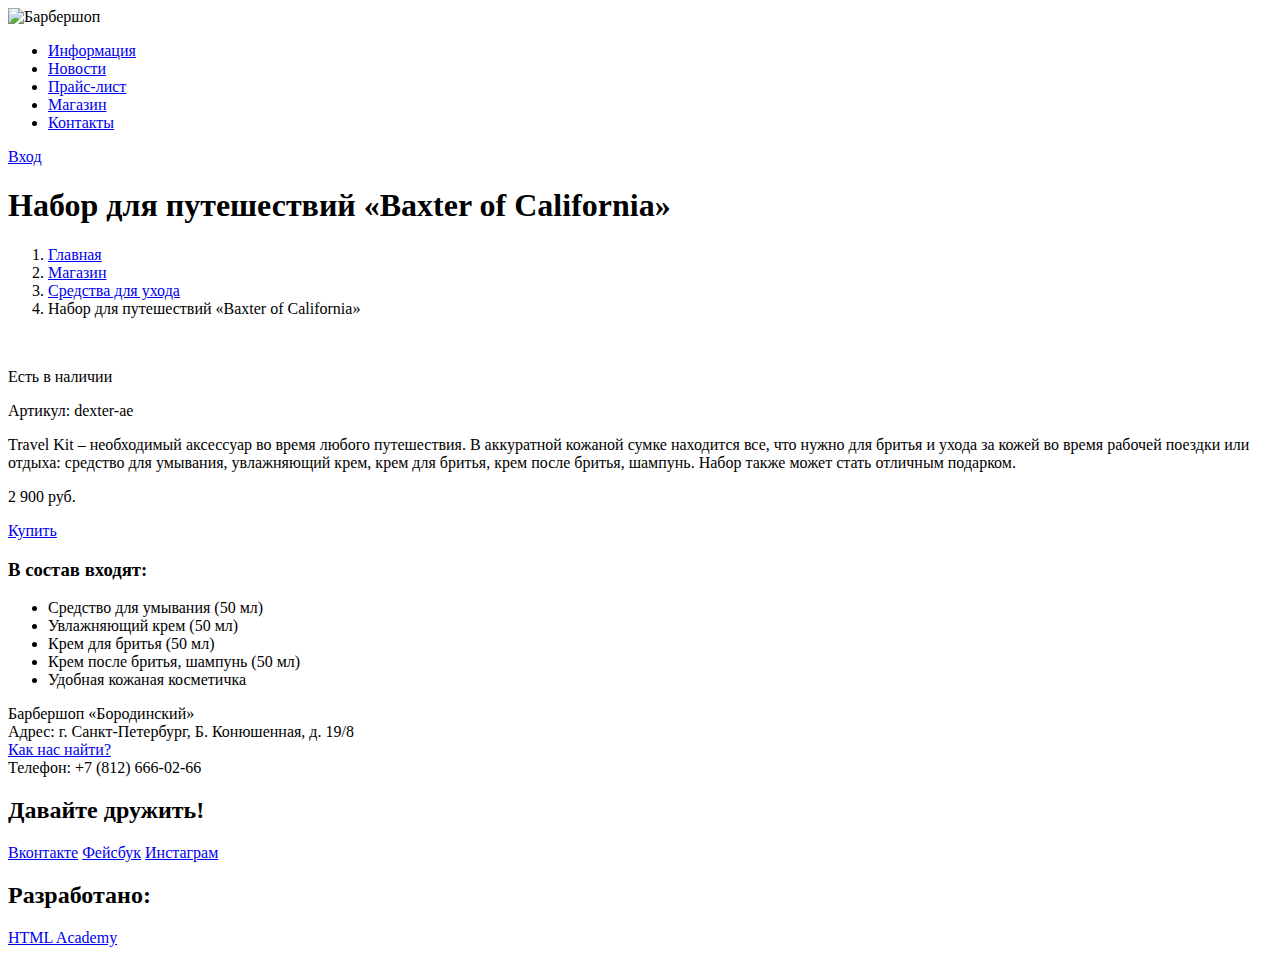
==== catalog-item.html @ 25c7039c "Разметка" ====
<!DOCTYPE html>
<html lang="ru">
  <head>
    <meta charset="UTF-8">
    <title>Набор для путешествий «Baxter of California»</title>
  </head>
  <body>
    <header class="header">
      <div class="container">
        <div class="logo">
          <img src="http://placehold.it/150x100" alt="Барбершоп">
        </div>
        <nav class="main-navigation">
          <ul>
            <li>
              <a href="#">Информация</a>
            </li>
            <li>
              <a href="#">Новости</a>
            </li>
            <li>
              <a href="#">Прайс-лист</a>
            </li>
            <li>
              <a href="#">Магазин</a>
            </li>
            <li>
              <a href="#">Контакты</a>
            </li>
          </ul>
        </nav>
        <div class="user-block">
          <a class="login" href="#">Вход</a>
        </div>
      </div>
    </header>
    <main class="container">
      <h1>Набор для путешествий «Baxter of California»</h1>
      <ol class="breadcrumbs">
        <li>
          <a href="#">Главная</a>
        </li>
        <li>
          <a href="#">Магазин</a>
        </li>
        <li>
          <a href="#">Средства для ухода</a>
        </li>
        <li>
          <a>Набор для путешествий «Baxter of California»</a>
        </li>
      </ol>
      <section class="pictures-item">
        <h2 hidden>Галерея</h2>
        <img src="http://placehold.it/150x100" alt="">
        <img src="http://placehold.it/150x100" alt="">
        <img src="http://placehold.it/150x100" alt="">
        <img src="http://placehold.it/150x100" alt="">
      </section>
      <section class="info-item">
        <h2 hidden>Информация о товаре</h2>
        <section class="describing">
          <h3 hidden>Описание</h3>
          <p class="availability">Есть в наличии</p>
          <p class="vendor-code">Артикул: dexter-ae</p>
          <p>Travel Kit – необходимый аксессуар во время любого путешествия. В аккуратной кожаной сумке находится все,
            что нужно для бритья и ухода за кожей во время рабочей поездки или отдыха: средство для умывания, увлажняющий крем,
            крем для бритья, крем после бритья, шампунь. Набор также может стать отличным подарком.</p>
        </section>
        <section class="buying">
          <h3 hidden>Купить</h3>
          <p>2 900 руб.</p>
          <a class="btn" href="#">Купить</a>
        </section>
        <section class="composition">
          <h3>В состав входят:</h3>
          <ul>
            <li>Средство для умывания (50 мл)</li>
            <li>Увлажняющий крем (50 мл)</li>
            <li>Крем для бритья (50 мл)</li>
            <li>Крем после бритья, шампунь (50 мл)</li>
            <li>Удобная кожаная косметичка</li>
          </ul>
        </section>
      </section>
    </main>
    <footer class="footer">
      <div class="container">
        <section class="contacts">
          <h2 hidden>Контакты</h2>
          Барбершоп «Бородинский»<br>
          Адрес: г. Санкт-Петербург, Б. Конюшенная, д. 19/8<br>
          <a href="#">Как нас найти?</a><br>
          Телефон: +7 (812) 666-02-66
        </section>
        <section class="social">
          <h2>Давайте дружить!</h2>
          <a class="btn btn-vk" href="#">Вконтакте</a>
          <a class="btn btn-fb" href="#">Фейсбук</a>
          <a class="btn btn-inst" href="#">Инстаграм</a>
        </section>
        <section class="copyright">
          <h2>Разработано:</h2>
          <a class="btn" href="https://htmlacademy.ru">HTML Academy</a>
        </section>
      </div>
    </footer>
  </body>
</html>
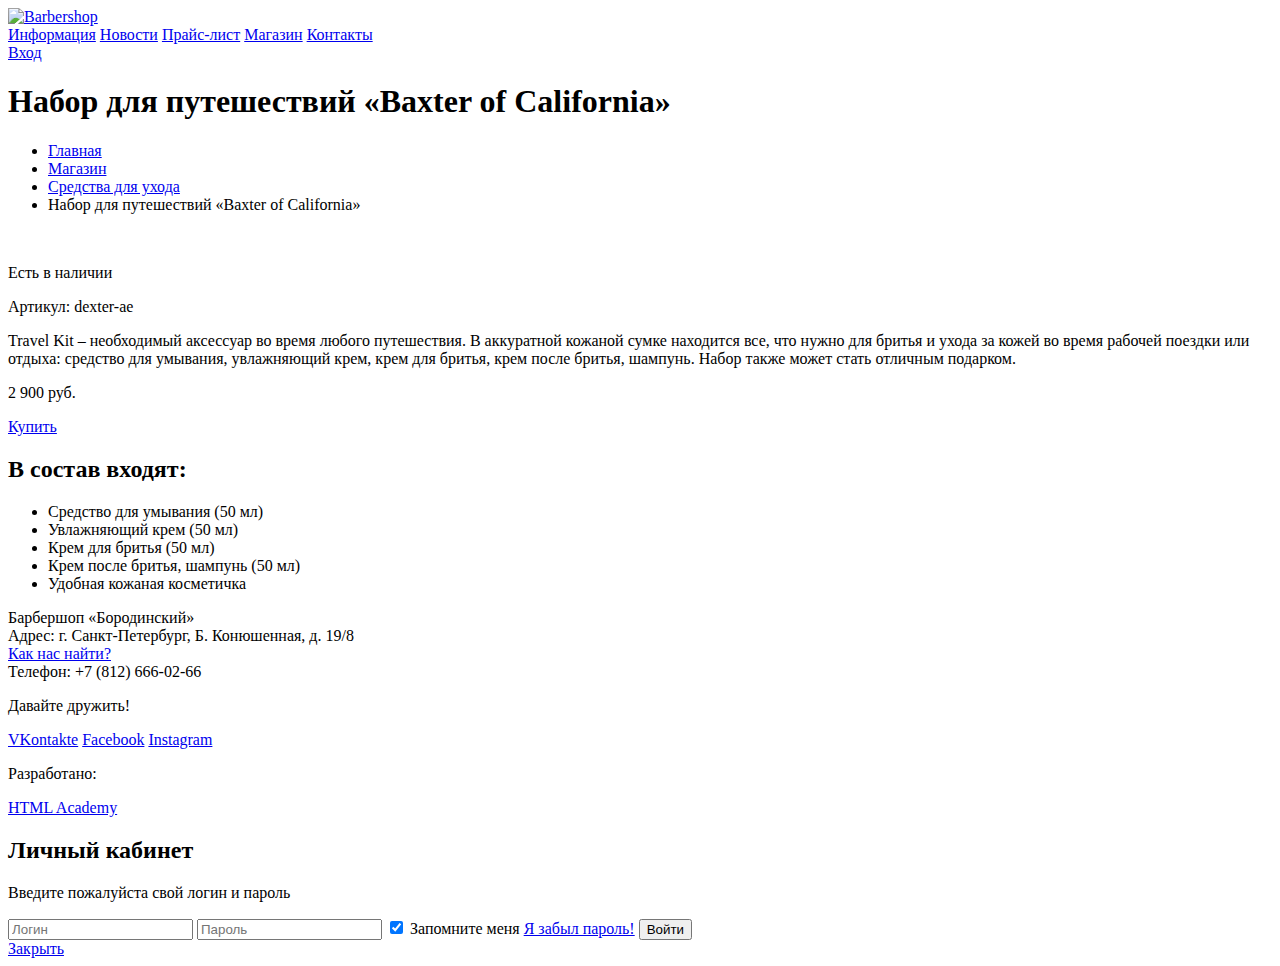
==== commit 5cbc0b3b: "Разметка" ====
--- a/catalog-item.html
+++ b/catalog-item.html
@@ -1,79 +1,64 @@
 <!DOCTYPE html>
 <html lang="ru">
   <head>
-    <meta charset="UTF-8">
+    <meta charset="utf-8">
     <title>Набор для путешествий «Baxter of California»</title>
   </head>
   <body>
     <header class="header">
       <div class="container">
-        <div class="logo">
-          <img src="http://placehold.it/150x100" alt="Барбершоп">
-        </div>
-        <nav class="main-navigation">
-          <ul>
-            <li>
-              <a href="#">Информация</a>
-            </li>
-            <li>
-              <a href="#">Новости</a>
-            </li>
-            <li>
-              <a href="#">Прайс-лист</a>
-            </li>
-            <li>
-              <a href="#">Магазин</a>
-            </li>
-            <li>
-              <a href="#">Контакты</a>
-            </li>
-          </ul>
+        <a class="header-btn logo" href="index.html">
+          <img src="http://placehold.it/150x100" alt="Barbershop">
+        </a>
+        <nav class="navigation">
+          <a class="header-btn" href="#">Информация</a>
+          <a class="header-btn" href="#">Новости</a>
+          <a class="header-btn" href="price.html">Прайс-лист</a>
+          <a class="header-btn" href="#">Магазин</a>
+          <a class="header-btn" href="#">Контакты</a>
         </nav>
         <div class="user-block">
-          <a class="login" href="#">Вход</a>
+          <a class="header-btn btn-log-in" href="#">Вход</a>
         </div>
       </div>
     </header>
     <main class="container">
       <h1>Набор для путешествий «Baxter of California»</h1>
-      <ol class="breadcrumbs">
+      <ul class="breadcrumbs">
         <li>
-          <a href="#">Главная</a>
+          <a href="index.html">Главная</a>
         </li>
         <li>
           <a href="#">Магазин</a>
         </li>
         <li>
-          <a href="#">Средства для ухода</a>
+          <a href="catalog.html">Средства для ухода</a>
         </li>
         <li>
           <a>Набор для путешествий «Baxter of California»</a>
         </li>
-      </ol>
-      <section class="pictures-item">
-        <h2 hidden>Галерея</h2>
+      </ul>
+      <div class="item-gallery">
         <img src="http://placehold.it/150x100" alt="">
         <img src="http://placehold.it/150x100" alt="">
         <img src="http://placehold.it/150x100" alt="">
         <img src="http://placehold.it/150x100" alt="">
-      </section>
-      <section class="info-item">
-        <h2 hidden>Информация о товаре</h2>
-        <section class="describing">
-          <h3 hidden>Описание</h3>
-          <p class="availability">Есть в наличии</p>
-          <p class="vendor-code">Артикул: dexter-ae</p>
-          <p>Travel Kit – необходимый аксессуар во время любого путешествия. В аккуратной кожаной сумке находится все,
-            что нужно для бритья и ухода за кожей во время рабочей поездки или отдыха: средство для умывания, увлажняющий крем,
-            крем для бритья, крем после бритья, шампунь. Набор также может стать отличным подарком.</p>
-        </section>
-        <section class="buying">
-          <h3 hidden>Купить</h3>
-          <p>2 900 руб.</p>
-          <a class="btn" href="#">Купить</a>
-        </section>
-        <section class="composition">
-          <h3>В состав входят:</h3>
+      </div>
+      <div class="item-info">
+        <p class="item-availability">Есть в наличии</p>
+        <p class="item-vendor-code">Артикул: dexter-ae</p>
+        <p class="item-describing">Travel Kit – необходимый аксессуар во время любого
+          путешествия. В аккуратной кожаной сумке находится все, что
+          нужно для бритья и ухода за кожей во время рабочей поездки
+          или отдыха: средство для умывания, увлажняющий крем, крем
+          для бритья, крем после бритья, шампунь. Набор также может
+          стать отличным подарком.</p>
+        <div class="item-buying">
+          <p class="item-price">2 900 руб.</p>
+          <a class="index-btn" href="#">Купить</a>
+        </div>
+        <section class="item-composition">
+          <h2>В состав входят:</h2>
           <ul>
             <li>Средство для умывания (50 мл)</li>
             <li>Увлажняющий крем (50 мл)</li>
@@ -82,28 +67,49 @@
             <li>Удобная кожаная косметичка</li>
           </ul>
         </section>
-      </section>
+      </div>
     </main>
     <footer class="footer">
       <div class="container">
-        <section class="contacts">
-          <h2 hidden>Контакты</h2>
+        <div class="footer-company-contacts">
           Барбершоп «Бородинский»<br>
           Адрес: г. Санкт-Петербург, Б. Конюшенная, д. 19/8<br>
-          <a href="#">Как нас найти?</a><br>
+          <a class="company-location" href="#">Как нас найти?</a><br>
           Телефон: +7 (812) 666-02-66
-        </section>
-        <section class="social">
-          <h2>Давайте дружить!</h2>
-          <a class="btn btn-vk" href="#">Вконтакте</a>
-          <a class="btn btn-fb" href="#">Фейсбук</a>
-          <a class="btn btn-inst" href="#">Инстаграм</a>
-        </section>
-        <section class="copyright">
-          <h2>Разработано:</h2>
-          <a class="btn" href="https://htmlacademy.ru">HTML Academy</a>
-        </section>
+        </div>
+        <div class="social">
+          <p>Давайте дружить!</p>
+          <a class="index-btn btn-vk" href="#">VKontakte</a>
+          <a class="index-btn btn-fb" href="#">Facebook</a>
+          <a class="index-btn btn-inst" href="#">Instagram</a>
+        </div>
+        <div class="copyright">
+          <p>Разработано:</p>
+          <a class="index-btn" href="https://htmlacademy.ru">HTML Academy</a>
+        </div>
       </div>
     </footer>
+    <div class="log-in">
+      <section class="form-log-in">
+        <div class="container">
+          <h2>Личный кабинет</h2>
+          <p>Введите пожалуйста свой логин и пароль</p>
+          <form>
+            <label>
+              <input type="text" placeholder="Логин">
+            </label>
+            <label>
+              <input type="password" placeholder="Пароль">
+            </label>
+            <label>
+              <input type="checkbox" name="remember-user" checked> Запомните меня
+            </label>
+            <a class="password-recovery" href="#">Я забыл пароль!</a>
+            <button class="index-btn" type="submit">Войти</button>
+          </form>
+        </div>
+      </section>
+      <a class="btn-close" href="catalog-item.html">Закрыть</a>
+    </div>
   </body>
 </html>
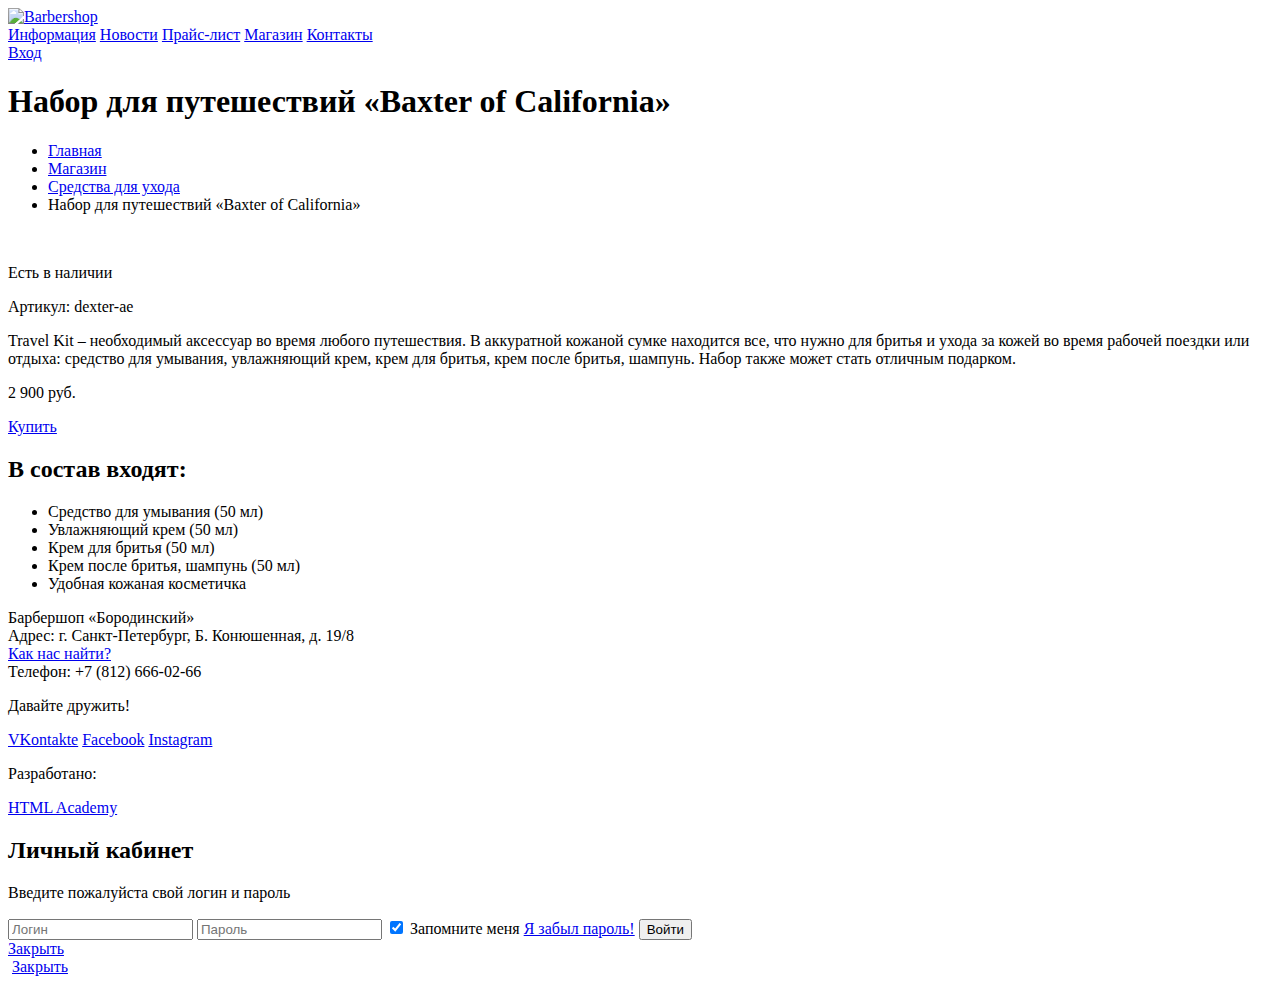
==== commit 7fbddff4: "Добавление карты" ====
--- a/catalog-item.html
+++ b/catalog-item.html
@@ -111,5 +111,9 @@
       </section>
       <a class="btn-close" href="catalog-item.html">Закрыть</a>
     </div>
+    <div class="map">
+      <img src="http://placehold.it/150x100" alt="">
+      <a class="btn-close" href="catalog-item.html">Закрыть</a>
+    </div>
   </body>
 </html>
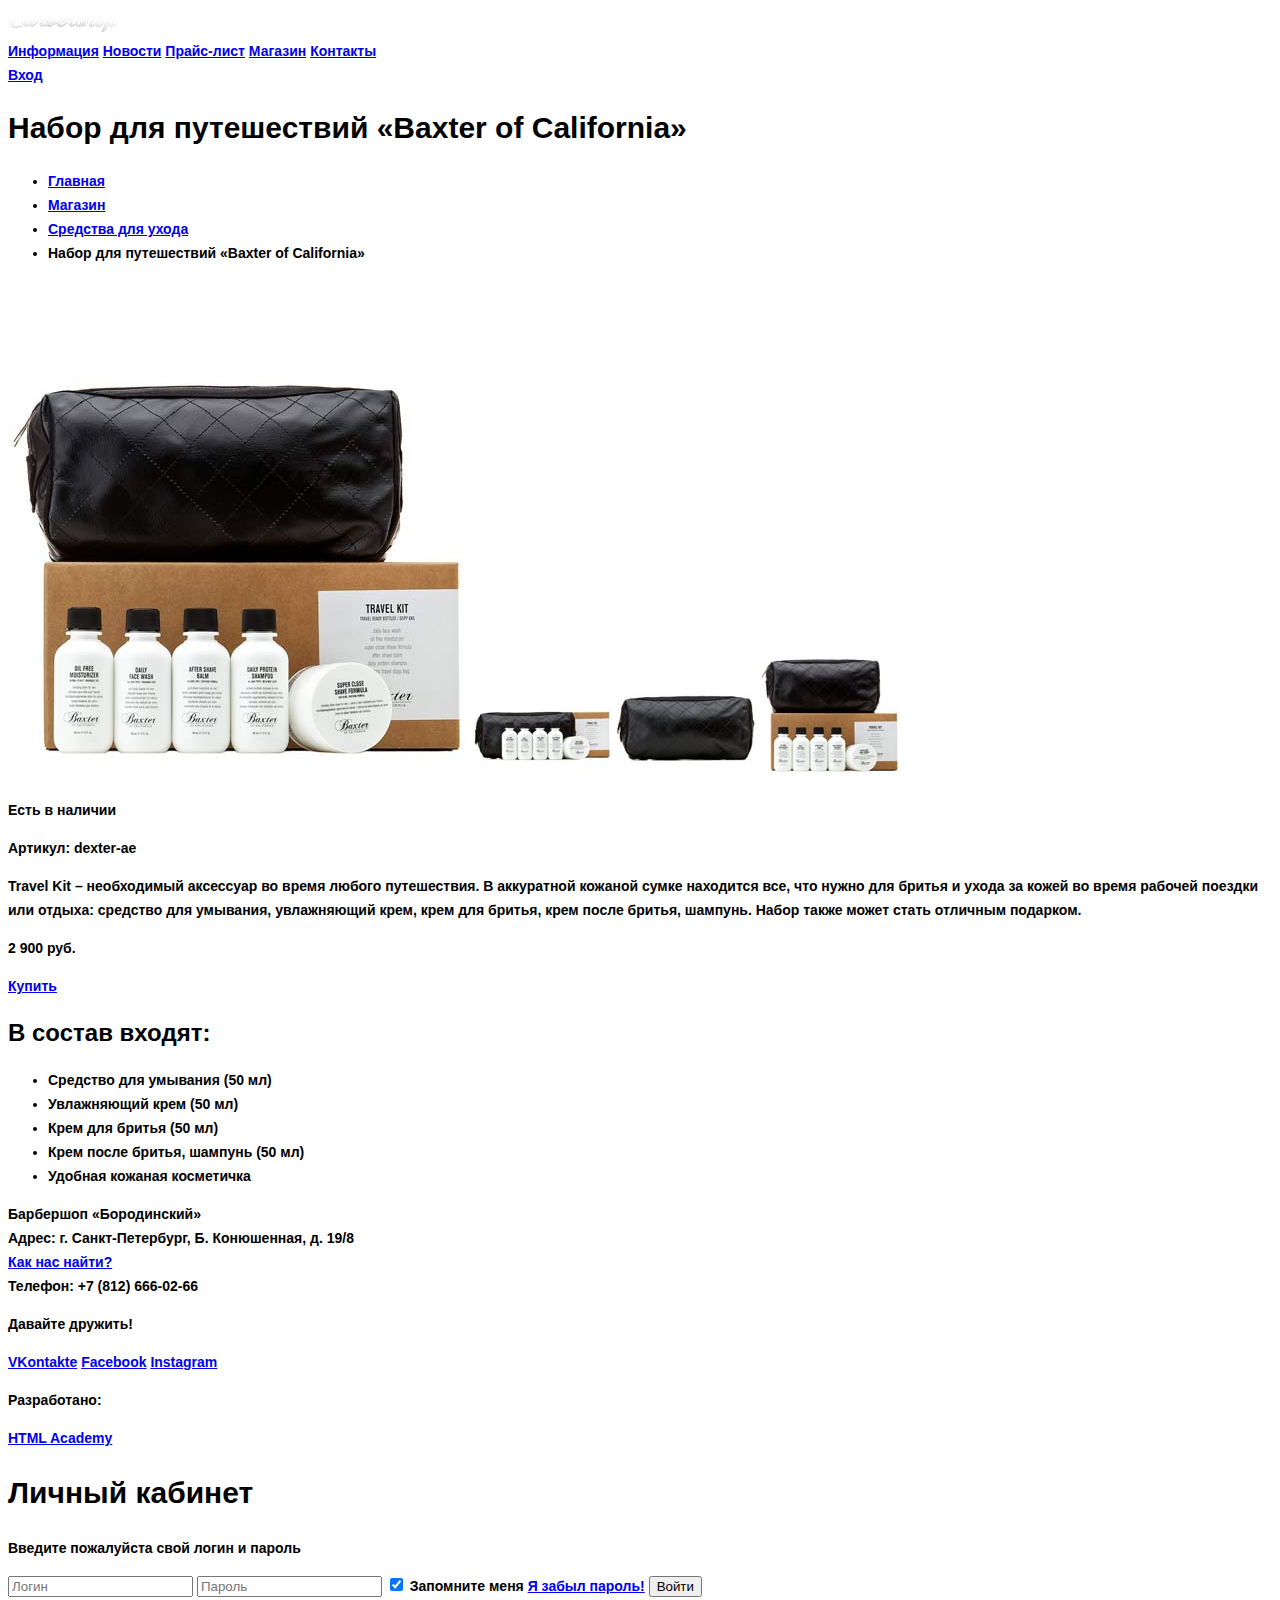
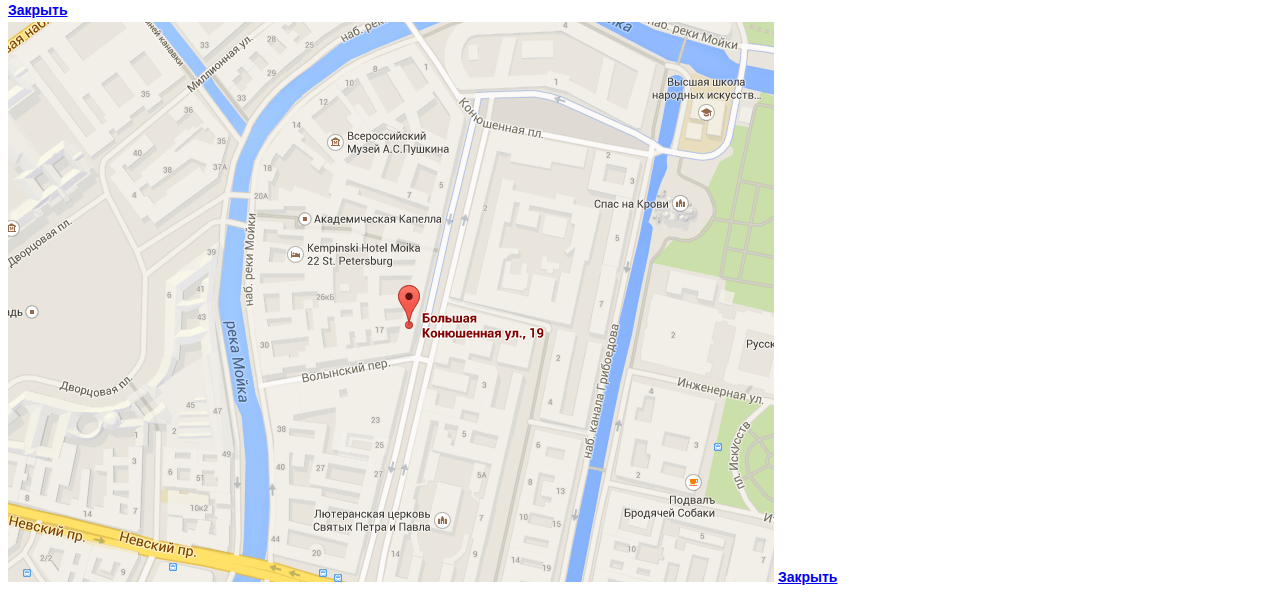
==== commit a7882562: "Подготовка графики и текстовых стилей" ====
--- a/catalog-item.html
+++ b/catalog-item.html
@@ -3,12 +3,13 @@
   <head>
     <meta charset="utf-8">
     <title>Набор для путешествий «Baxter of California»</title>
+    <link href="css/style.css" rel="stylesheet">
   </head>
   <body>
     <header class="header">
       <div class="container">
         <a class="header-btn logo" href="index.html">
-          <img src="http://placehold.it/150x100" alt="Barbershop">
+          <img src="img/logo.png" width="111" height="24" alt="Barbershop">
         </a>
         <nav class="navigation">
           <a class="header-btn" href="#">Информация</a>
@@ -22,7 +23,7 @@
         </div>
       </div>
     </header>
-    <main class="container">
+    <main class="main container">
       <h1>Набор для путешествий «Baxter of California»</h1>
       <ul class="breadcrumbs">
         <li>
@@ -39,10 +40,10 @@
         </li>
       </ul>
       <div class="item-gallery">
-        <img src="http://placehold.it/150x100" alt="">
-        <img src="http://placehold.it/150x100" alt="">
-        <img src="http://placehold.it/150x100" alt="">
-        <img src="http://placehold.it/150x100" alt="">
+        <img src="img/gallery-picture-1.jpg" width="460" height="498" alt="Изображение товара">
+        <img src="img/gallery-picture-2.jpg" width="140" height="149" alt="Изображение товара">
+        <img src="img/gallery-picture-3.jpg" width="140" height="149" alt="Изображение товара">
+        <img src="img/gallery-picture-4.jpg" width="140" height="149" alt="Изображение товара">
       </div>
       <div class="item-info">
         <p class="item-availability">Есть в наличии</p>
@@ -112,7 +113,7 @@
       <a class="btn-close" href="catalog-item.html">Закрыть</a>
     </div>
     <div class="map">
-      <img src="http://placehold.it/150x100" alt="">
+      <img src="img/company-location.png" width="766" height="560" alt="Расположение Barbershop">
       <a class="btn-close" href="catalog-item.html">Закрыть</a>
     </div>
   </body>
--- a/css/style.css
+++ b/css/style.css
@@ -0,0 +1,43 @@
+body {
+  font-size: 14px;
+  line-height: 24px;
+  color: #000000;
+  font-weight: bold;
+  font-family: "PTSans Narrow", "Arial", sans-serif;
+}
+
+.main-content h2,
+.main h1 {
+  font-size: 30px;
+  line-height: 42px;
+  color: #000000;
+  font-weight: bold;
+  font-family: "PTSans Narrow", "Arial", sans-serif;
+}
+
+.form-log-in h2 {
+  font-size: 30px;
+  line-height: 1.2;
+  color: #000000;
+  font-weight: bold;
+  font-family: "PTSans Narrow", "Arial", sans-serif;
+}
+
+.products-item h2 {
+  font-size: 14px;
+  line-height: 18px;
+  color: #000000;
+  font-weight: bold;
+  font-family: "PTSans Narrow", "Arial", sans-serif;
+}
+
+.item-composition h2,
+.producers h2,
+.price-list h2,
+.company-info h2 {
+  font-size: 24px;
+  line-height: 30px;
+  color: #000000;
+  font-weight: bold;
+  font-family: "PTSans Narrow", "Arial", sans-serif;
+}
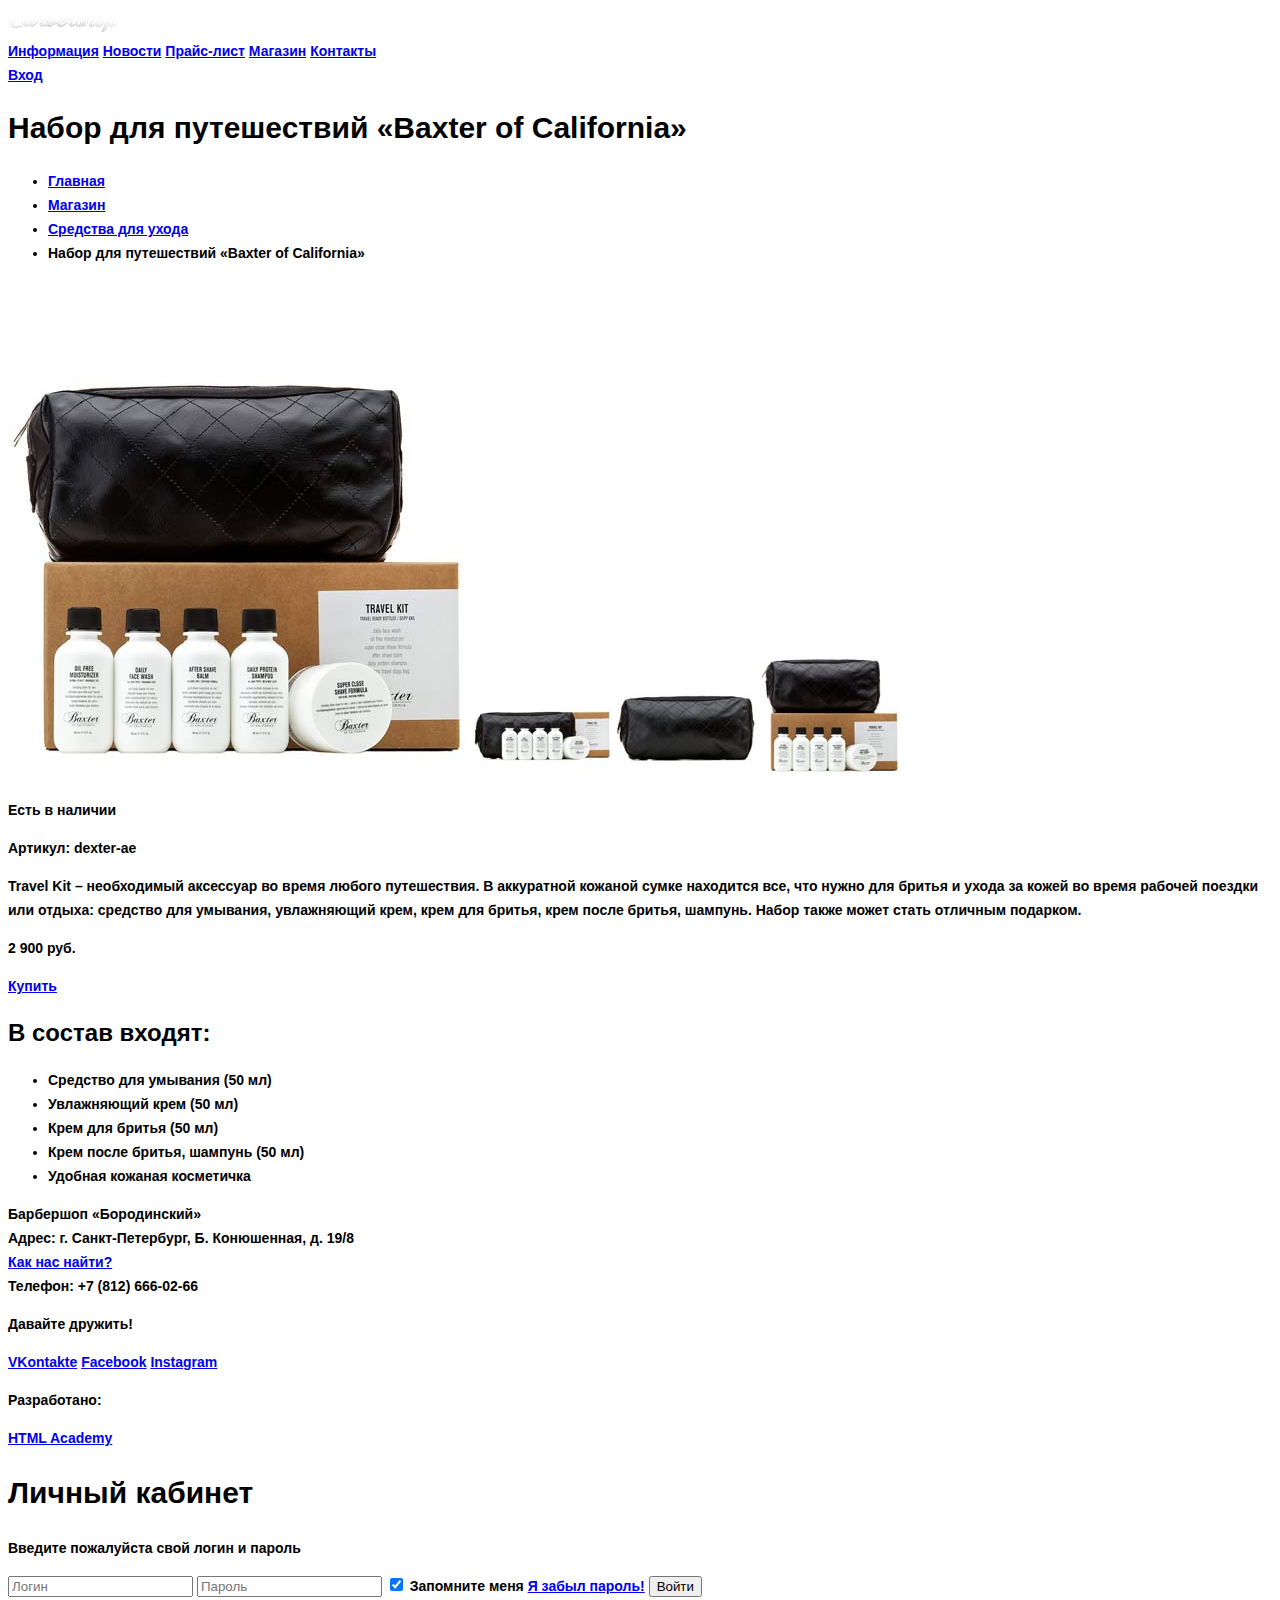
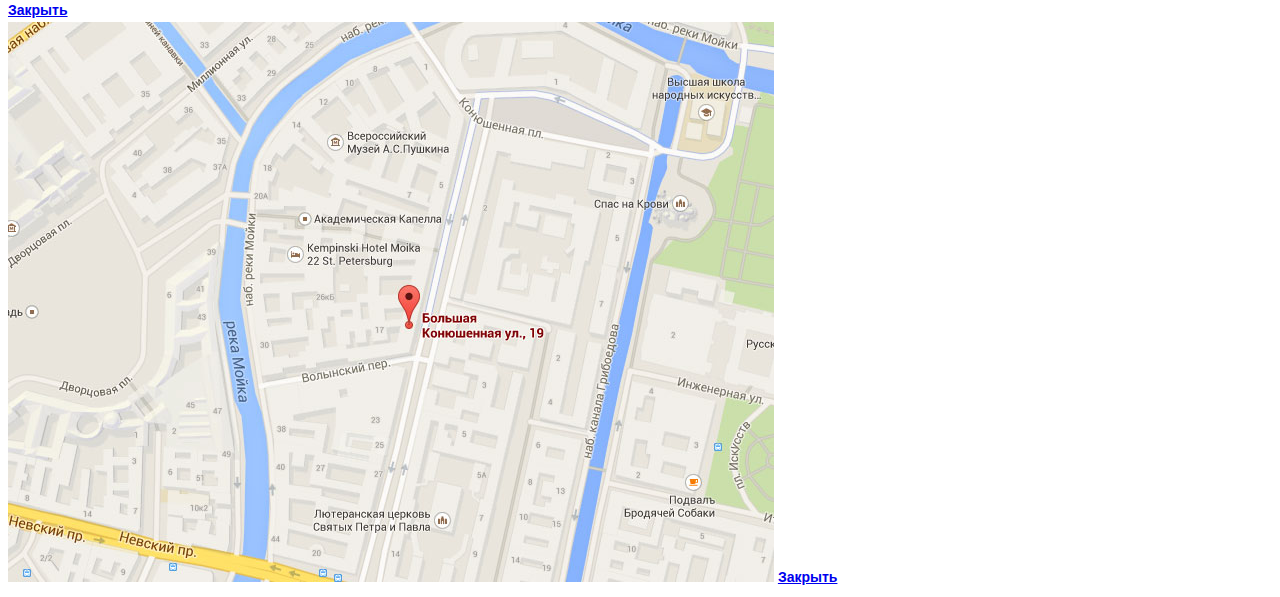
==== commit 407fff14: "Исправление изображений" ====
--- a/catalog-item.html
+++ b/catalog-item.html
@@ -113,7 +113,7 @@
       <a class="btn-close" href="catalog-item.html">Закрыть</a>
     </div>
     <div class="map">
-      <img src="img/company-location.png" width="766" height="560" alt="Расположение Barbershop">
+      <img src="img/location.jpg" width="766" height="560" alt="Расположение Barbershop">
       <a class="btn-close" href="catalog-item.html">Закрыть</a>
     </div>
   </body>
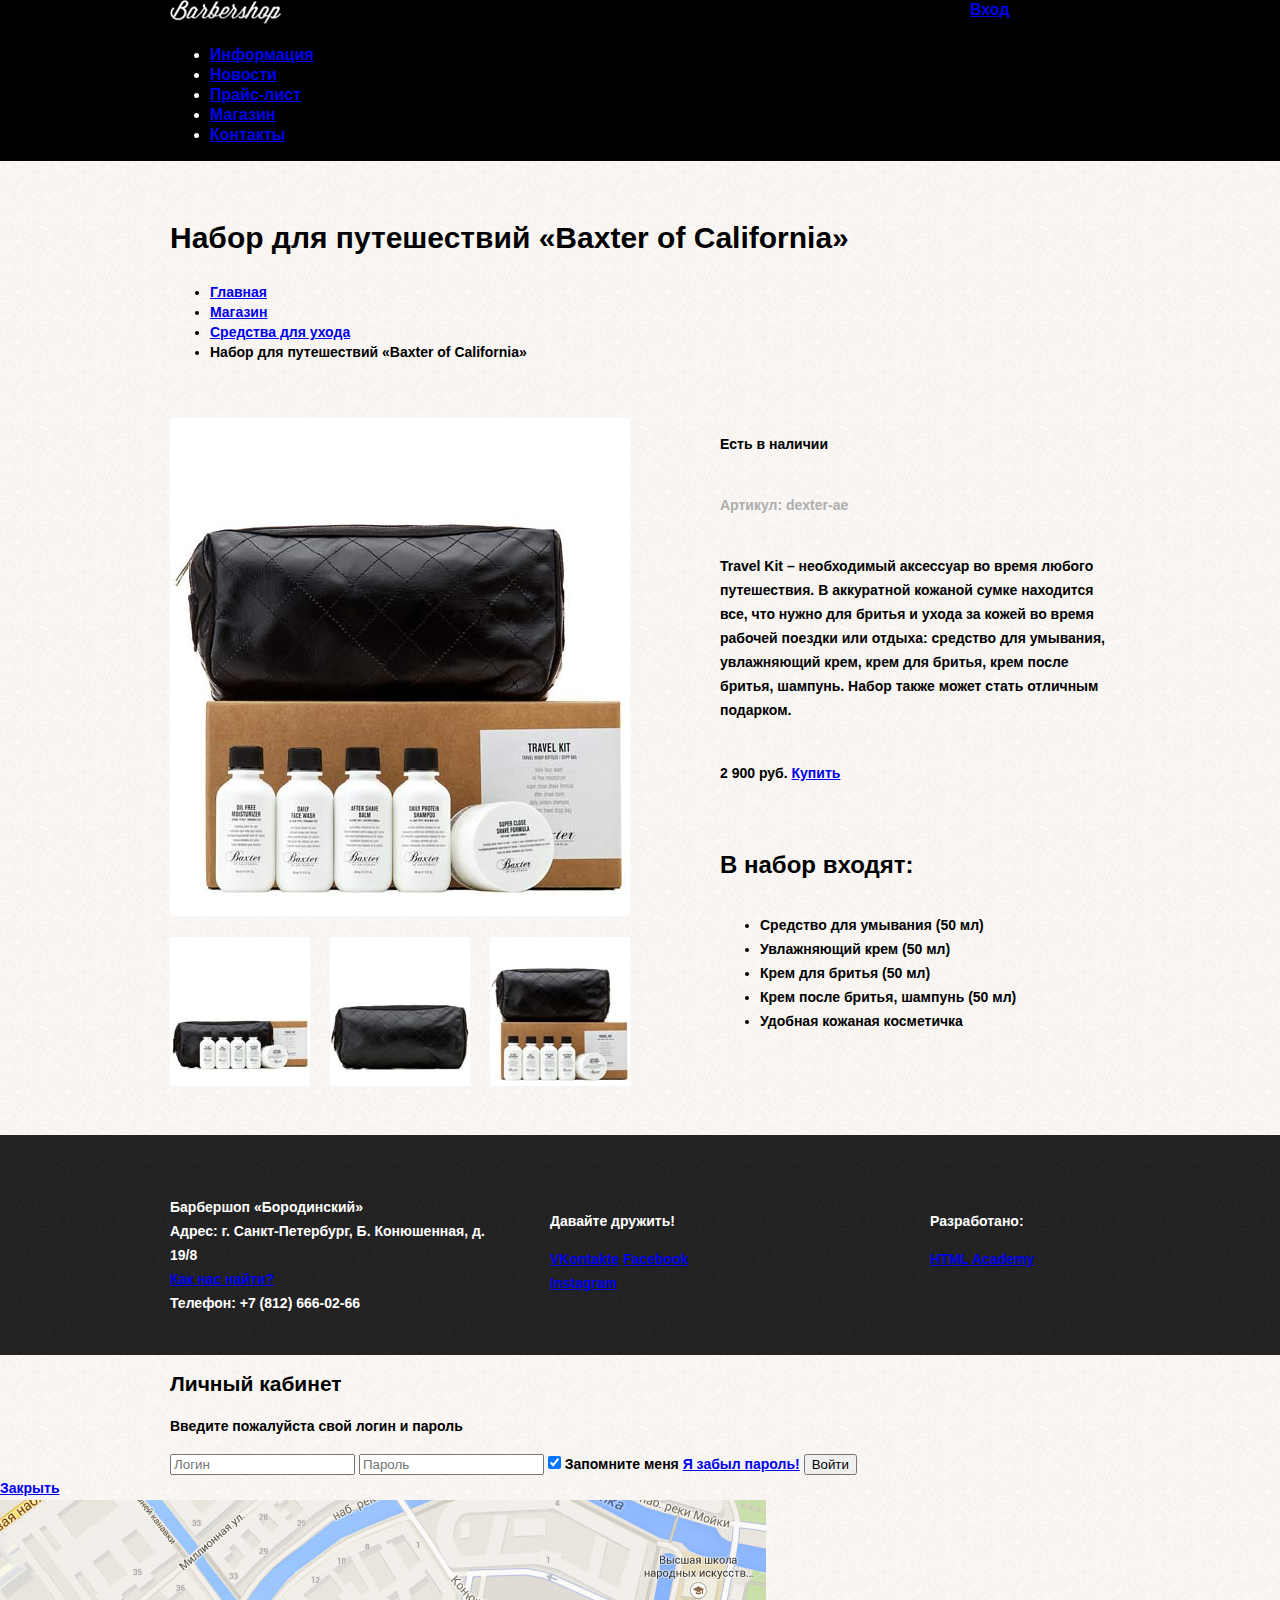
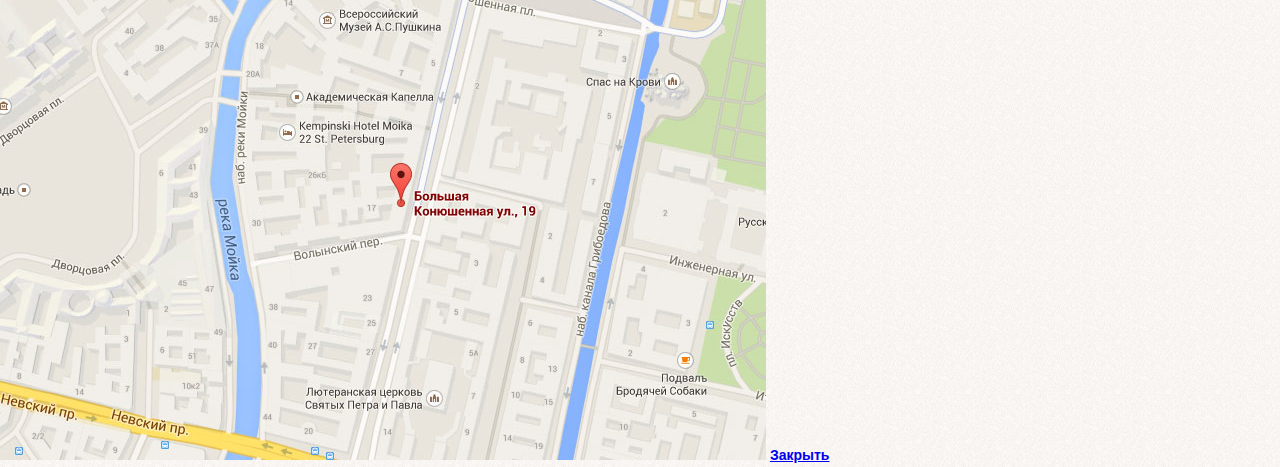
==== commit 3ee4831f: "Сетка" ====
--- a/catalog-item.html
+++ b/catalog-item.html
@@ -3,28 +3,41 @@
   <head>
     <meta charset="utf-8">
     <title>Набор для путешествий «Baxter of California»</title>
+    <link href="css/normalize.css" rel="stylesheet">
     <link href="css/style.css" rel="stylesheet">
   </head>
   <body>
-    <header class="header">
-      <div class="container">
-        <a class="header-btn logo" href="index.html">
-          <img src="img/logo.png" width="111" height="24" alt="Barbershop">
-        </a>
-        <nav class="navigation">
-          <a class="header-btn" href="#">Информация</a>
-          <a class="header-btn" href="#">Новости</a>
-          <a class="header-btn" href="price.html">Прайс-лист</a>
-          <a class="header-btn" href="#">Магазин</a>
-          <a class="header-btn" href="#">Контакты</a>
+    <header class="index-header header">
+      <div class="container clearfix">
+        <nav class="index-navigation">
+          <a class="header-btn logo" href="#">
+            <img src="img/logo.png" width="111" height="24" alt="Barbershop">
+          </a>
+          <ul>
+            <li>
+              <a href="#">Информация</a>
+            </li>
+            <li>
+              <a href="#">Новости</a>
+            </li>
+            <li>
+              <a href="#">Прайс-лист</a>
+            </li>
+            <li>
+              <a href="#">Магазин</a>
+            </li>
+            <li>
+              <a href="#">Контакты</a>
+            </li>
+          </ul>
         </nav>
         <div class="user-block">
-          <a class="header-btn btn-log-in" href="#">Вход</a>
+          <a class="log-in" href="#">Вход</a>
         </div>
       </div>
     </header>
-    <main class="main container">
-      <h1>Набор для путешествий «Baxter of California»</h1>
+    <main class="main container clearfix">
+      <h1 class="main-title">Набор для путешествий «Baxter of California»</h1>
       <ul class="breadcrumbs">
         <li>
           <a href="index.html">Главная</a>
@@ -39,13 +52,13 @@
           <a>Набор для путешествий «Baxter of California»</a>
         </li>
       </ul>
-      <div class="item-gallery">
-        <img src="img/gallery-picture-1.jpg" width="460" height="498" alt="Изображение товара">
-        <img src="img/gallery-picture-2.jpg" width="140" height="149" alt="Изображение товара">
-        <img src="img/gallery-picture-3.jpg" width="140" height="149" alt="Изображение товара">
-        <img src="img/gallery-picture-4.jpg" width="140" height="149" alt="Изображение товара">
-      </div>
-      <div class="item-info">
+      <section class="item-gallery">
+        <img src="img/gallery-img-1.jpg" width="460" height="498" alt="Изображение товара">
+        <img src="img/gallery-img-2.jpg" width="140" height="149" alt="Изображение товара">
+        <img src="img/gallery-img-3.jpg" width="140" height="149" alt="Изображение товара">
+        <img src="img/gallery-img-4.jpg" width="140" height="149" alt="Изображение товара">
+      </section>
+      <section class="item-info">
         <p class="item-availability">Есть в наличии</p>
         <p class="item-vendor-code">Артикул: dexter-ae</p>
         <p class="item-describing">Travel Kit – необходимый аксессуар во время любого
@@ -55,11 +68,11 @@
           для бритья, крем после бритья, шампунь. Набор также может
           стать отличным подарком.</p>
         <div class="item-buying">
-          <p class="item-price">2 900 руб.</p>
-          <a class="index-btn" href="#">Купить</a>
+          <span class="item-price">2 900 руб.</span>
+          <a class="btn" href="#">Купить</a>
         </div>
         <section class="item-composition">
-          <h2>В состав входят:</h2>
+          <h2>В набор входят:</h2>
           <ul>
             <li>Средство для умывания (50 мл)</li>
             <li>Увлажняющий крем (50 мл)</li>
@@ -68,23 +81,26 @@
             <li>Удобная кожаная косметичка</li>
           </ul>
         </section>
-      </div>
+      </section>
     </main>
-    <footer class="footer">
-      <div class="container">
-        <div class="footer-company-contacts">
-          Барбершоп «Бородинский»<br>
-          Адрес: г. Санкт-Петербург, Б. Конюшенная, д. 19/8<br>
-          <a class="company-location" href="#">Как нас найти?</a><br>
+    <footer class="index-footer footer">
+      <div class="container clearfix">
+        <div class="footer-contacts">
+          Барбершоп «Бородинский»
+          <br>
+          Адрес: г. Санкт-Петербург, Б. Конюшенная, д. 19/8
+          <br>
+          <a class="location" href="#">Как нас найти?</a>
+          <br>
           Телефон: +7 (812) 666-02-66
         </div>
-        <div class="social">
+        <div class="footer-social">
           <p>Давайте дружить!</p>
-          <a class="index-btn btn-vk" href="#">VKontakte</a>
-          <a class="index-btn btn-fb" href="#">Facebook</a>
-          <a class="index-btn btn-inst" href="#">Instagram</a>
+          <a class="social-btn btn-vk" href="#">VKontakte</a>
+          <a class="social-btn btn-fb" href="#">Facebook</a>
+          <a class="social-btn btn-inst" href="#">Instagram</a>
         </div>
-        <div class="copyright">
+        <div class="footer-copyright">
           <p>Разработано:</p>
           <a class="index-btn" href="https://htmlacademy.ru">HTML Academy</a>
         </div>
--- a/css/style.css
+++ b/css/style.css
@@ -1,43 +1,323 @@
 body {
+  margin: 0;
+  padding: 0;
+  
+  font-weight: bold;
+  font-style: normal;
   font-size: 14px;
   line-height: 24px;
+  font-family: "PTSans Narrow", "Arial", sans-serif;
   color: #000000;
-  font-weight: bold;
-  font-family: "PTSans Narrow", "Arial", sans-serif;
-}
-
-.main-content h2,
-.main h1 {
+  
+  background: #f8f5f2 url("../img/main-background.png") repeat;
+}
+
+.index {
+  background: #282828 url("../img/background.jpg") no-repeat fixed;
+}
+
+.container {
+  width: 940px;
+  margin: 0 auto;
+  padding: 0 10px;
+}
+
+.clearfix::after {
+  content: "";
+  
+  display: table;
+  clear: both;
+}
+
+.index-header {
+  margin-bottom: 60px;
+  
+  font-size: 16px;
+  line-height: 20px;
+  color: #ffffff;
+  
+  background-color: #000000;
+}
+
+.header {
+  margin-bottom: 56px;
+}
+
+.index-navigation {
+  float: left;
+  width: 780px;
+}
+
+.user-block {
+  float: right;
+  width: 140px;
+}
+
+.index-logo {
+  width: 368px;
+  height: 204px;
+  margin-left: auto;
+  margin-right: auto;
+  margin-bottom: 25px;
+}
+
+.features {
+  margin-bottom: 80px;
+}
+
+.features-item {
+  float: left;
+  width: 300px;
+  margin-right: 20px;
+  
+  color: #f7f4f1;
+}
+
+.features-item:last-of-type {
+  margin-right: 0;
+}
+
+.features-name {
+  font-weight: bold;
+  font-style: normal;
   font-size: 30px;
   line-height: 42px;
-  color: #000000;
-  font-weight: bold;
-  font-family: "PTSans Narrow", "Arial", sans-serif;
-}
-
-.form-log-in h2 {
+}
+
+.main-content {
+  margin-bottom: 35px;
+  padding: 50px 80px;
+  
+  background: #f8f5f2 url("../img/main-background.png") repeat;
+}
+
+.main-content-left {
+  float: left;
+  width: 380px;
+}
+
+.main-content-right {
+  float: right;
+  width: 300px;
+}
+
+.main-content-title {
+  font-weight: bold;
+  font-style: normal;
   font-size: 30px;
-  line-height: 1.2;
-  color: #000000;
-  font-weight: bold;
-  font-family: "PTSans Narrow", "Arial", sans-serif;
-}
-
-.products-item h2 {
+  line-height: 42px;
+}
+
+.catalog {
+  font-weight: bold;
+  font-style: normal;
   font-size: 14px;
   line-height: 18px;
-  color: #000000;
-  font-weight: bold;
-  font-family: "PTSans Narrow", "Arial", sans-serif;
-}
-
-.item-composition h2,
-.producers h2,
-.price-list h2,
-.company-info h2 {
+}
+
+.main-title {
+  margin: 0;
+  margin-bottom: 23px;
+  
+  font-weight: bold;
+  font-style: normal;
+  font-size: 30px;
+  line-height: 42px;
+}
+
+.breadcrumbs {
+  margin-bottom: 53px;
+  
+  font-weight: bold;
+  font-style: normal;
+  font-size: 14px;
+  line-height: 20px;
+}
+
+.products-filter {
+  float: left;
+  width: 220px;
+}
+
+.products-filter legend {
+  font-weight: bold;
+  font-style: normal;
   font-size: 24px;
   line-height: 30px;
-  color: #000000;
-  font-weight: bold;
-  font-family: "PTSans Narrow", "Arial", sans-serif;
-}
+}
+
+.products-list {
+  float: right;
+  width: 710px;
+}
+
+.products-page {
+  margin-bottom: 25px;
+  padding-top: 5px;
+  
+  font-size: 0;
+}
+
+.products-item {
+  display: inline-block;
+  width: 220px;
+  min-height: 286px;
+  margin-right: 20px;
+  margin-bottom: 20px;
+  vertical-align: top;
+  
+  font-size: 14px;
+  
+  background-color: #fefefe;
+}
+
+.products-item:nth-of-type(3n) {
+  margin-right: 0;
+}
+
+.item-img {
+  margin-bottom: 16px;
+}
+
+.products-item h2 {
+  margin-top: 0;
+  margin-bottom: 13px;
+  
+  font-weight: bold;
+  font-style: normal;
+  font-size: 14px;
+  line-height: 18px;
+}
+
+.item-gallery {
+  float: left;
+  width: 460px;
+  margin-top: 3px;
+  
+  font-size: 0;
+}
+
+.item-gallery img {
+  display: inline-block;
+  margin-right: 20px;
+  
+  vertical-align: top;
+}
+
+.item-gallery img:first-of-type {
+  margin-right: 0;
+  margin-bottom: 21px;
+}
+
+.item-gallery img:last-of-type {
+  margin-right: 0;
+}
+
+.item-info {
+  float: right;
+  width: 390px;
+  margin-top: 3px;
+}
+
+.item-availability {
+  margin-bottom: 37px;
+}
+
+.item-vendor-code {
+  margin-bottom: 37px;
+  
+  color: #aeaeae;
+}
+
+.item-describing {
+  margin-bottom: 39px;
+}
+
+.item-buying {
+  margin-bottom: 65px;
+}
+
+.item-composition h2 {
+  margin: 0;
+  margin-bottom: 33px;
+  
+  font-weight: bold;
+  font-style: normal;
+  font-size: 24px;
+  line-height: 30px;
+}
+
+.promo {
+  margin-bottom: 59px;
+  
+  font-weight: bold;
+  font-style: normal;
+  font-size: 48px;
+  line-height: 48px;
+}
+
+.company {
+  margin-bottom: 65px;
+}
+
+.company h2{
+  margin: 0;
+  margin-bottom: 32px;
+  
+  font-weight: bold;
+  font-style: normal;
+  font-size: 24px;
+  line-height: 30px;
+}
+
+.producers {
+
+}
+
+.price-list {
+
+}
+
+.company-info {
+  font-size: 0;
+}
+
+.company-info p {
+  display: inline-block;
+  width: 390px;
+  margin-right: 70px;
+  padding-left: 10px;
+  
+  font-size: 14px;
+  vertical-align: top;
+}
+
+.index-footer {
+  margin-top: 65px;
+  padding-top: 60px;
+  padding-bottom: 40px;
+  
+  color: #ffffff;
+  
+  background: #232323 url("../img/footer-background.png") repeat;
+}
+
+.footer {
+  margin-top: 49px;
+}
+
+.footer-contacts {
+  float: left;
+  width: 320px;
+  margin-right: 60px;
+}
+
+.footer-social {
+  float: left;
+  width: 180px;
+}
+
+.footer-copyright {
+  float: right;
+  width: 180px;
+}
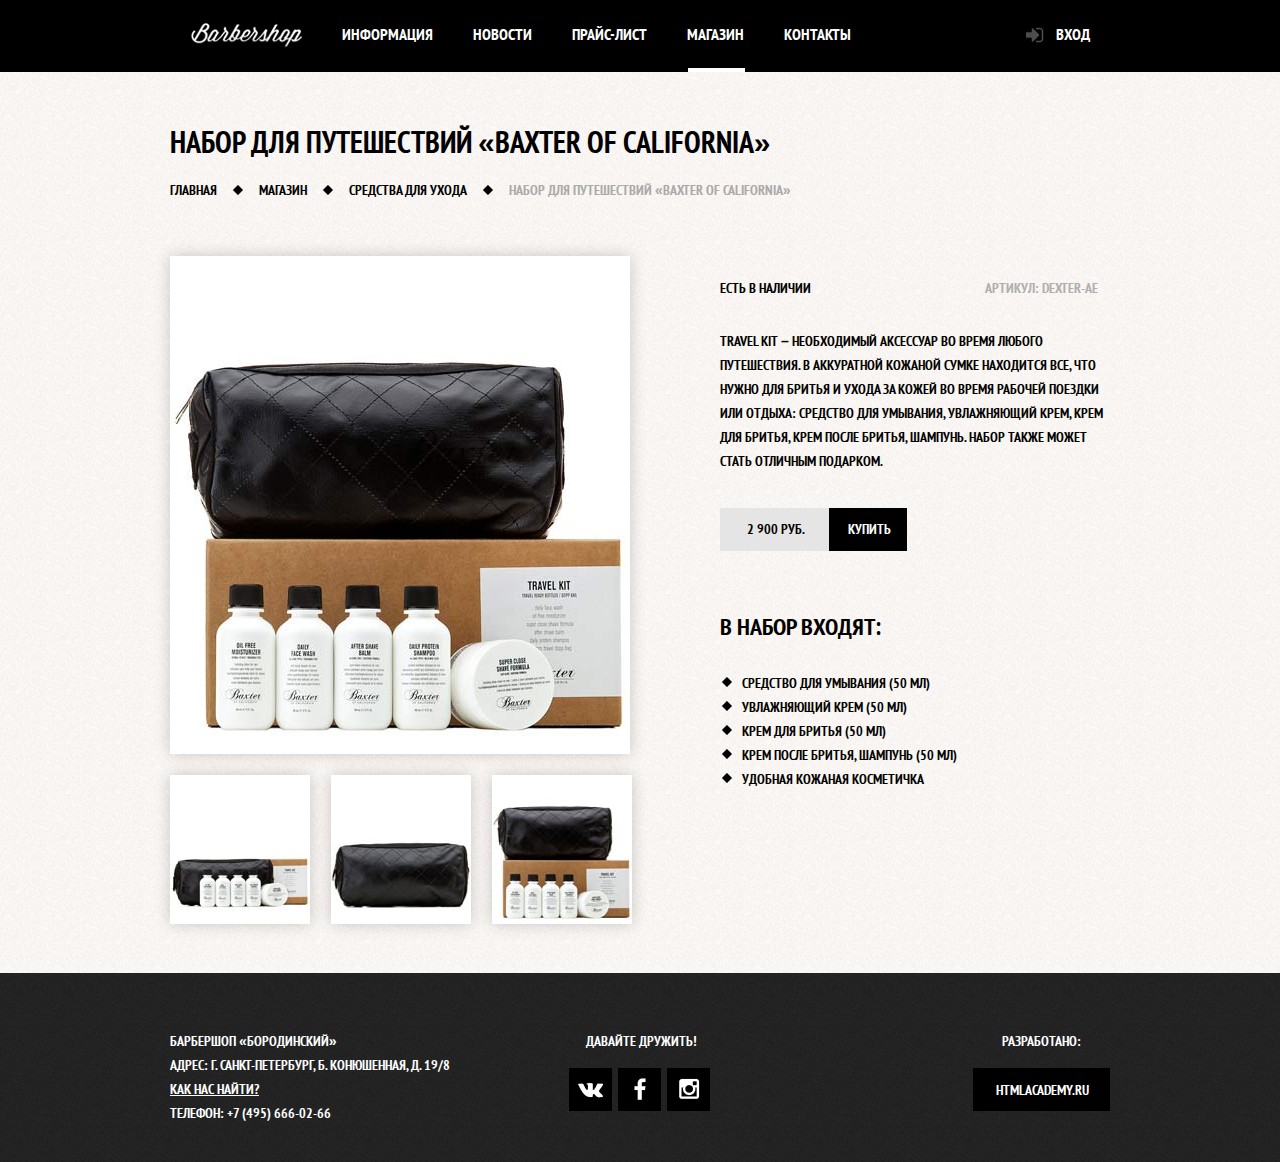
==== commit d039990b: "Декоративные элементы «Барбершопа»" ====
--- a/catalog-item.html
+++ b/catalog-item.html
@@ -2,135 +2,125 @@
 <html lang="ru">
   <head>
     <meta charset="utf-8">
-    <title>Набор для путешествий «Baxter of California»</title>
+    <title>Набор для путешествий «BAXTER OF CALIFORNIA»</title>
     <link href="css/normalize.css" rel="stylesheet">
     <link href="css/style.css" rel="stylesheet">
   </head>
   <body>
-    <header class="index-header header">
-      <div class="container clearfix">
-        <nav class="index-navigation">
-          <a class="header-btn logo" href="#">
-            <img src="img/logo.png" width="111" height="24" alt="Barbershop">
+    <header class="header">
+      <div class="container">
+        <nav class="header-navigation">
+          <a class="header-logo" href="index.html">
+            <img src="img/header-logo.png" width="111" height="24" alt="Barbershop">
           </a>
           <ul>
             <li>
-              <a href="#">Информация</a>
+              <a class="header-navigation-item" href="information.html">Информация</a>
             </li>
             <li>
-              <a href="#">Новости</a>
+              <a class="header-navigation-item" href="news.html">Новости</a>
             </li>
             <li>
-              <a href="#">Прайс-лист</a>
+              <a class="header-navigation-item" href="price-list.html">Прайс-лист</a>
             </li>
             <li>
-              <a href="#">Магазин</a>
+              <a class="header-navigation-item active" href="shop.html">Магазин</a>
             </li>
             <li>
-              <a href="#">Контакты</a>
+              <a class="header-navigation-item" href="contacts.html">Контакты</a>
             </li>
           </ul>
         </nav>
-        <div class="user-block">
-          <a class="log-in" href="#">Вход</a>
-        </div>
+        <ul class="header-user-navigation">
+          <li>
+            <a class="header-log-in" href="log-in.html">Вход</a>
+          </li>
+        </ul>
       </div>
     </header>
-    <main class="main container clearfix">
-      <h1 class="main-title">Набор для путешествий «Baxter of California»</h1>
-      <ul class="breadcrumbs">
-        <li>
-          <a href="index.html">Главная</a>
-        </li>
-        <li>
-          <a href="#">Магазин</a>
-        </li>
-        <li>
-          <a href="catalog.html">Средства для ухода</a>
-        </li>
-        <li>
-          <a>Набор для путешествий «Baxter of California»</a>
-        </li>
-      </ul>
-      <section class="item-gallery">
-        <img src="img/gallery-img-1.jpg" width="460" height="498" alt="Изображение товара">
-        <img src="img/gallery-img-2.jpg" width="140" height="149" alt="Изображение товара">
-        <img src="img/gallery-img-3.jpg" width="140" height="149" alt="Изображение товара">
-        <img src="img/gallery-img-4.jpg" width="140" height="149" alt="Изображение товара">
-      </section>
-      <section class="item-info">
-        <p class="item-availability">Есть в наличии</p>
-        <p class="item-vendor-code">Артикул: dexter-ae</p>
-        <p class="item-describing">Travel Kit – необходимый аксессуар во время любого
-          путешествия. В аккуратной кожаной сумке находится все, что
-          нужно для бритья и ухода за кожей во время рабочей поездки
-          или отдыха: средство для умывания, увлажняющий крем, крем
-          для бритья, крем после бритья, шампунь. Набор также может
-          стать отличным подарком.</p>
-        <div class="item-buying">
-          <span class="item-price">2 900 руб.</span>
-          <a class="btn" href="#">Купить</a>
-        </div>
-        <section class="item-composition">
-          <h2>В набор входят:</h2>
-          <ul>
-            <li>Средство для умывания (50 мл)</li>
-            <li>Увлажняющий крем (50 мл)</li>
-            <li>Крем для бритья (50 мл)</li>
-            <li>Крем после бритья, шампунь (50 мл)</li>
-            <li>Удобная кожаная косметичка</li>
-          </ul>
+    <main class="main">
+      <div class="container">
+        <h1 class="main-title">Набор для путешествий «Baxter of California»</h1>
+        <ul class="breadcrumbs">
+          <li>
+            <a href="index.html">Главная</a>
+          </li>
+          <li>
+            <a href="shop.html">Магазин</a>
+          </li>
+          <li>
+            <a href="catalog.html">Средства для ухода</a>
+          </li>
+          <li>
+            <span class="current">Набор для путешествий «Baxter of California»</span>
+          </li>
+        </ul>
+        <section class="item">
+          <section class="item-gallery">
+            <img src="img/gallery-img-1.jpg" width="460" height="498" alt="Изображение товара">
+            <img src="img/gallery-img-2.jpg" width="140" height="149" alt="Изображение товара">
+            <img src="img/gallery-img-3.jpg" width="140" height="149" alt="Изображение товара">
+            <img src="img/gallery-img-4.jpg" width="140" height="149" alt="Изображение товара">
+          </section>
+          <section class="item-info">
+            <div class="item-stock">
+              <p class="item-availability">Есть в наличии</p>
+              <p class="item-vendor-code">Артикул: dexter-ae</p>
+            </div>
+            <p class="item-describing">Travel Kit – необходимый аксессуар во время любого
+                                       путешествия. В аккуратной кожаной сумке находится все, что
+                                       нужно для бритья и ухода за кожей во время рабочей поездки
+                                       или отдыха: средство для умывания, увлажняющий крем, крем
+                                       для бритья, крем после бритья, шампунь. Набор также может
+                                       стать отличным подарком.</p>
+            <div class="item-buying">
+              <span class="item-price">2 900 руб.</span>
+              <a class="btn item-btn" href="#">Купить</a>
+            </div>
+            <section class="item-composition">
+              <h2>В набор входят:</h2>
+              <ul>
+                <li>Средство для умывания (50 мл)</li>
+                <li>Увлажняющий крем (50 мл)</li>
+                <li>Крем для бритья (50 мл)</li>
+                <li>Крем после бритья, шампунь (50 мл)</li>
+                <li>Удобная кожаная косметичка</li>
+              </ul>
+            </section>
+          </section>
         </section>
-      </section>
+      </div>
     </main>
-    <footer class="index-footer footer">
-      <div class="container clearfix">
+    <footer class="footer">
+      <div class="container">
         <div class="footer-contacts">
           Барбершоп «Бородинский»
           <br>
-          Адрес: г. Санкт-Петербург, Б. Конюшенная, д. 19/8
+          Адрес: г. Санкт-Петербург, Б. Конюшенная, д. 19/8
           <br>
-          <a class="location" href="#">Как нас найти?</a>
+          <a href="company-location.html">Как нас найти?</a>
           <br>
-          Телефон: +7 (812) 666-02-66
+          Телефон: +7 (495) 666-02-66
         </div>
-        <div class="footer-social">
-          <p>Давайте дружить!</p>
-          <a class="social-btn btn-vk" href="#">VKontakte</a>
-          <a class="social-btn btn-fb" href="#">Facebook</a>
-          <a class="social-btn btn-inst" href="#">Instagram</a>
+        <div class="footer-socials">
+          <b>Давайте дружить!</b>
+          <ul>
+            <li>
+              <a class="social-btn social-btn-vk" href="#" aria-label="Вконтакте"></a>
+            </li>
+            <li>
+              <a class="social-btn social-btn-fb" href="#" aria-label="Фейсбук"></a>
+            </li>
+            <li>
+              <a class="social-btn social-btn-inst" href="#" aria-label="Инстаграм"></a>
+            </li>
+          </ul>
         </div>
         <div class="footer-copyright">
-          <p>Разработано:</p>
-          <a class="index-btn" href="https://htmlacademy.ru">HTML Academy</a>
+          <b>Разработано:</b>
+          <a href="https://htmlacademy.ru">HTMLAcademy.ru</a>
         </div>
       </div>
     </footer>
-    <div class="log-in">
-      <section class="form-log-in">
-        <div class="container">
-          <h2>Личный кабинет</h2>
-          <p>Введите пожалуйста свой логин и пароль</p>
-          <form>
-            <label>
-              <input type="text" placeholder="Логин">
-            </label>
-            <label>
-              <input type="password" placeholder="Пароль">
-            </label>
-            <label>
-              <input type="checkbox" name="remember-user" checked> Запомните меня
-            </label>
-            <a class="password-recovery" href="#">Я забыл пароль!</a>
-            <button class="index-btn" type="submit">Войти</button>
-          </form>
-        </div>
-      </section>
-      <a class="btn-close" href="catalog-item.html">Закрыть</a>
-    </div>
-    <div class="map">
-      <img src="img/location.jpg" width="766" height="560" alt="Расположение Barbershop">
-      <a class="btn-close" href="catalog-item.html">Закрыть</a>
-    </div>
   </body>
 </html>
--- a/css/style.css
+++ b/css/style.css
@@ -1,323 +1,992 @@
+@font-face {
+  font-family: "PT Sans Narrow";
+  font-style: normal;
+  font-weight: 700;
+  src: local("PT Sans Narrow Bold"),
+  url("../fonts/ptsansnarrowbold.woff") format("woff");
+}
+
+@font-face {
+  font-family: "PT Sans Narrow";
+  font-style: normal;
+  font-weight: normal;
+  src: local("PT Sans Narrow"),
+  url("../fonts/ptsansnarrow.woff") format("woff");
+}
+
+html {
+  -webkit-box-sizing: border-box;
+  box-sizing: border-box;
+}
+
+*, *::before, *::after {
+  -webkit-box-sizing: inherit;
+  box-sizing: inherit;
+}
+
+html, body {
+  width: 100%;
+  height: 100%;
+  margin: 0;
+  padding: 0;
+}
+
 body {
-  margin: 0;
-  padding: 0;
-  
-  font-weight: bold;
-  font-style: normal;
+  min-width: 960px;
+  
+  font-style: normal;
+  font-weight: 700;
   font-size: 14px;
   line-height: 24px;
-  font-family: "PTSans Narrow", "Arial", sans-serif;
-  color: #000000;
-  
-  background: #f8f5f2 url("../img/main-background.png") repeat;
-}
-
-.index {
-  background: #282828 url("../img/background.jpg") no-repeat fixed;
+  font-family: "PT Sans Narrow" ,"Arial", sans-serif;
+  letter-spacing: 0;
+  color: rgba(0, 0, 0, 1);
+  text-transform: uppercase;
+  
+  background: rgba(248, 245, 242, 1) url("../img/main-background.png") repeat;
+}
+
+a {
+  text-decoration: none;
+}
+
+img {
+  max-width: 100%;
+  height: auto;
+}
+
+.hidden {
+  position: absolute;
+  top: 0;
+  left: 0;
+  clip: rect(0 0 0 0);
+  white-space: nowrap;
+}
+
+.btn {
+  min-height: 43px;
+  padding: 0;
+  padding-top: 10px;
+  padding-bottom: 10px;
+  
+  font-style: normal;
+  font-weight: 700;
+  font-size: 13px;
+  line-height: 18px;
+  font-family: "PT Sans Narrow" ,"Arial", sans-serif;
+  letter-spacing: 0;
+  color: rgba(255, 255, 255, 1);
+  text-transform: uppercase;
+  
+  background-color: rgba(0, 0, 0, 1);
+  border: 0;
+  
+  cursor: pointer;
+}
+
+.btn:hover,
+.btn:active {
+  background-color: rgba(102, 61, 21, 1);
 }
 
 .container {
-  width: 940px;
+  width: 960px;
   margin: 0 auto;
   padding: 0 10px;
 }
 
-.clearfix::after {
-  content: "";
-  
-  display: table;
-  clear: both;
-}
-
-.index-header {
-  margin-bottom: 60px;
-  
+.header {
+  min-height: 72px;
+  margin-bottom: 49px;
+  
+  color: rgba(255, 255, 255, 1);
+  
+  background-color: rgba(0, 0, 0, 1);
+}
+
+.header .container {
+  display: -webkit-box;
+  display: -ms-flexbox;
+  display: flex;
+  -webkit-box-pack: justify;
+  -ms-flex-pack: justify;
+  justify-content: space-between;
+  min-height: inherit;
+}
+
+.header-navigation {
+  -ms-flex-negative: 0;
+  flex-shrink: 0;
+  display: -webkit-box;
+  display: -ms-flexbox;
+  display: flex;
+}
+
+.header-logo {
+  -ms-flex-negative: 0;
+  flex-shrink: 0;
+  padding-top: 23px;
+  padding-right: 20px;
+  padding-left: 21px;
+}
+
+.header-navigation ul {
+  -ms-flex-negative: 0;
+  flex-shrink: 0;
+  display: -webkit-box;
+  display: -ms-flexbox;
+  display: flex;
+  margin: 0;
+  padding: 0;
+  
+  list-style: none;
+}
+
+.header-navigation li {
+  -ms-flex-negative: 0;
+  flex-shrink: 0;
+}
+
+.header-navigation-item {
+  display: block;
+  height: 100%;
+  padding: 24px 20px;
+  
+  font-style: normal;
+  font-weight: 700;
   font-size: 16px;
   line-height: 20px;
-  color: #ffffff;
-  
-  background-color: #000000;
-}
-
-.header {
-  margin-bottom: 56px;
-}
-
-.index-navigation {
-  float: left;
-  width: 780px;
-}
-
-.user-block {
-  float: right;
-  width: 140px;
-}
-
-.index-logo {
-  width: 368px;
-  height: 204px;
-  margin-left: auto;
-  margin-right: auto;
-  margin-bottom: 25px;
-}
-
-.features {
-  margin-bottom: 80px;
-}
-
-.features-item {
-  float: left;
-  width: 300px;
-  margin-right: 20px;
-  
-  color: #f7f4f1;
-}
-
-.features-item:last-of-type {
-  margin-right: 0;
-}
-
-.features-name {
-  font-weight: bold;
-  font-style: normal;
+  font-family: "PT Sans Narrow" ,"Arial", sans-serif;
+  letter-spacing: 0;
+  color: rgba(255, 255, 255, 1);
+  text-transform: uppercase;
+}
+
+.header-navigation-item.active {
+  position: relative;
+}
+
+.header-navigation-item.active::after {
+  content: "";
+  
+  position: absolute;
+  right: 19px;
+  bottom: 0;
+  left: 21px;
+  
+  height: 4px;
+  
+  background-color: rgba(255, 255, 255, 1);
+}
+
+.header-logo:hover,
+.header-logo:active,
+.header-navigation-item[href]:hover,
+.header-navigation-item[href]:active {
+  background-color: rgba(36, 36, 36, 1);
+}
+
+.header-user-navigation {
+  -ms-flex-negative: 0;
+  flex-shrink: 0;
+  display: -webkit-box;
+  display: -ms-flexbox;
+  display: flex;
+  margin: 0;
+  padding: 0;
+  
+  list-style: none;
+}
+
+.header-user-navigation li {
+  -ms-flex-negative: 0;
+  flex-shrink: 0;
+}
+
+.header-user-navigation a {
+  display: block;
+  height: 100%;
+  padding: 24px 20px;
+  
+  font-style: normal;
+  font-weight: 700;
+  font-size: 16px;
+  line-height: 20px;
+  font-family: "PT Sans Narrow" ,"Arial", sans-serif;
+  letter-spacing: 0;
+  color: rgba(255, 255, 255, 1);
+  text-transform: uppercase;
+}
+
+.header-user-navigation a[href]:hover,
+.header-user-navigation a[href]:active {
+  background-color: rgba(36, 36, 36, 1);
+}
+
+a.header-log-in {
+  position: relative;
+  
+  padding-left: 52px;
+}
+
+.header-log-in::before {
+  content: "";
+  
+  position: absolute;
+  top: 27px;
+  left: 22px;
+  
+  width: 18px;
+  height: 16px;
+  
+  background: url("../img/sprite.png") no-repeat -5px -37px;
+  
+  opacity: 0.3;
+}
+
+.header-log-in:hover::before,
+.header-log-in:active::before {
+  opacity: 1;
+}
+
+.main-title {
+  margin: 0;
+  margin-bottom: 15px;
+  
+  font-style: normal;
+  font-weight: 700;
   font-size: 30px;
   line-height: 42px;
-}
-
-.main-content {
-  margin-bottom: 35px;
-  padding: 50px 80px;
-  
-  background: #f8f5f2 url("../img/main-background.png") repeat;
-}
-
-.main-content-left {
-  float: left;
-  width: 380px;
-}
-
-.main-content-right {
-  float: right;
-  width: 300px;
-}
-
-.main-content-title {
-  font-weight: bold;
-  font-style: normal;
-  font-size: 30px;
-  line-height: 42px;
+  font-family: "PT Sans Narrow" ,"Arial", sans-serif;
+  letter-spacing: 0;
+  color: rgba(0, 0, 0, 1);
+  text-transform: uppercase;
+}
+
+.breadcrumbs {
+  display: -webkit-box;
+  display: -ms-flexbox;
+  display: flex;
+  margin: 0;
+  padding: 0;
+  
+  list-style: none;
+}
+
+.breadcrumbs li {
+  position: relative;
+  
+  -ms-flex-negative: 0;
+  
+  flex-shrink: 0;
+  padding-right: 42px;
+}
+
+.breadcrumbs li:not(:last-of-type)::after {
+  content: "";
+  
+  position: absolute;
+  top: 6px;
+  right: 16px;
+  
+  width: 11px;
+  height: 12px;
+  
+  background: url("../img/sprite.png") no-repeat -5px -5px;
+}
+
+.breadcrumbs a {
+  font-style: normal;
+  font-weight: 700;
+  font-size: 14px;
+  line-height: 20px;
+  font-family: "PT Sans Narrow" ,"Arial", sans-serif;
+  letter-spacing: 0;
+  color: rgba(0, 0, 0, 1);
+  text-transform: uppercase;
+}
+
+.breadcrumbs .current {
+  font-style: normal;
+  font-weight: 700;
+  font-size: 14px;
+  line-height: 20px;
+  font-family: "PT Sans Narrow" ,"Arial", sans-serif;
+  letter-spacing: 0;
+  color: rgba(171, 169, 167, 1);
+  text-transform: uppercase;
 }
 
 .catalog {
-  font-weight: bold;
-  font-style: normal;
-  font-size: 14px;
-  line-height: 18px;
-}
-
-.main-title {
-  margin: 0;
-  margin-bottom: 23px;
-  
-  font-weight: bold;
-  font-style: normal;
-  font-size: 30px;
-  line-height: 42px;
-}
-
-.breadcrumbs {
-  margin-bottom: 53px;
-  
-  font-weight: bold;
-  font-style: normal;
-  font-size: 14px;
-  line-height: 20px;
-}
-
-.products-filter {
-  float: left;
-  width: 220px;
-}
-
-.products-filter legend {
-  font-weight: bold;
-  font-style: normal;
+  display: -webkit-box;
+  display: -ms-flexbox;
+  display: flex;
+  -webkit-box-pack: justify;
+  -ms-flex-pack: justify;
+  justify-content: space-between;
+  margin-top: 47px;
+  margin-bottom: 49px;
+}
+
+.catalog-filters {
+  -ms-flex-negative: 0;
+  flex-shrink: 0;
+  max-width: 220px;
+}
+
+.manufacturers {
+  margin: 0;
+  margin-bottom: 34px;
+  padding: 0;
+  
+  border: 0;
+}
+
+.manufacturers h2 {
+  margin: 0;
+  margin-bottom: 26px;
+  
+  font-style: normal;
+  font-weight: 700;
   font-size: 24px;
   line-height: 30px;
-}
-
-.products-list {
-  float: right;
-  width: 710px;
-}
-
-.products-page {
-  margin-bottom: 25px;
-  padding-top: 5px;
-  
-  font-size: 0;
-}
-
-.products-item {
+  font-family: "PT Sans Narrow" ,"Arial", sans-serif;
+  letter-spacing: 0;
+  color: rgba(0, 0, 0, 1);
+  text-transform: uppercase;
+}
+
+.manufacturers ul {
+  margin: 0;
+  margin-bottom: 10px;
+  padding: 0;
+  
+  list-style: none;
+}
+
+.manufacturers li {
+  margin-bottom: 13px;
+}
+
+.manufacturers label {
+  position: relative;
+  
   display: inline-block;
-  width: 220px;
-  min-height: 286px;
-  margin-right: 20px;
-  margin-bottom: 20px;
-  vertical-align: top;
-  
-  font-size: 14px;
-  
-  background-color: #fefefe;
-}
-
-.products-item:nth-of-type(3n) {
-  margin-right: 0;
-}
-
-.item-img {
-  margin-bottom: 16px;
-}
-
-.products-item h2 {
-  margin-top: 0;
-  margin-bottom: 13px;
-  
-  font-weight: bold;
-  font-style: normal;
+  padding-left: 44px;
+  
+  font-style: normal;
+  font-weight: 700;
   font-size: 14px;
   line-height: 18px;
-}
-
-.item-gallery {
-  float: left;
-  width: 460px;
-  margin-top: 3px;
-  
-  font-size: 0;
-}
-
-.item-gallery img {
-  display: inline-block;
-  margin-right: 20px;
-  
-  vertical-align: top;
-}
-
-.item-gallery img:first-of-type {
-  margin-right: 0;
-  margin-bottom: 21px;
-}
-
-.item-gallery img:last-of-type {
-  margin-right: 0;
-}
-
-.item-info {
-  float: right;
-  width: 390px;
-  margin-top: 3px;
-}
-
-.item-availability {
-  margin-bottom: 37px;
-}
-
-.item-vendor-code {
-  margin-bottom: 37px;
-  
-  color: #aeaeae;
-}
-
-.item-describing {
-  margin-bottom: 39px;
-}
-
-.item-buying {
-  margin-bottom: 65px;
-}
-
-.item-composition h2 {
-  margin: 0;
-  margin-bottom: 33px;
-  
-  font-weight: bold;
-  font-style: normal;
+  font-family: "PT Sans Narrow" ,"Arial", sans-serif;
+  letter-spacing: 0;
+  color: rgba(0, 0, 0, 1);
+  text-transform: uppercase;
+  
+  cursor: pointer;
+}
+
+.manufacturers label::before {
+  content: "";
+  
+  position: absolute;
+  top: -1px;
+  left: 1px;
+  
+  width: 20px;
+  height: 20px;
+  
+  border: 2px solid rgba(0, 0, 0, 1);
+}
+
+.manufacturers label:hover {
+  color: rgba(102, 61, 21, 1);
+}
+
+.manufacturers input:checked ~ label::after {
+  content: "";
+  
+  position: absolute;
+  top: 3px;
+  left: 5px;
+  
+  width: 12px;
+  height: 12px;
+  
+  background: url("../img/sprite.png") no-repeat -26px -5px;
+}
+
+.groups-products {
+  margin: 0;
+  padding: 0;
+  
+  border: 0;
+}
+
+.groups-products h2 {
+  margin: 0;
+  margin-bottom: 29px;
+  
+  font-style: normal;
+  font-weight: 700;
   font-size: 24px;
   line-height: 30px;
-}
-
-.promo {
-  margin-bottom: 59px;
-  
-  font-weight: bold;
-  font-style: normal;
-  font-size: 48px;
-  line-height: 48px;
-}
-
-.company {
-  margin-bottom: 65px;
-}
-
-.company h2{
-  margin: 0;
-  margin-bottom: 32px;
-  
-  font-weight: bold;
-  font-style: normal;
+  font-family: "PT Sans Narrow" ,"Arial", sans-serif;
+  letter-spacing: 0;
+  color: rgba(0, 0, 0, 1);
+  text-transform: uppercase;
+}
+
+.groups-products ul {
+  margin: 0;
+  margin-bottom: 10px;
+  padding: 0;
+  
+  list-style: none;
+}
+
+.groups-products li {
+  margin-bottom: 13px;
+}
+
+.groups-products label {
+  position: relative;
+  
+  display: inline-block;
+  padding-left: 44px;
+  
+  font-style: normal;
+  font-weight: 700;
+  font-size: 14px;
+  line-height: 18px;
+  font-family: "PT Sans Narrow" ,"Arial", sans-serif;
+  letter-spacing: 0;
+  color: rgba(0, 0, 0, 1);
+  text-transform: uppercase;
+  
+  cursor: pointer;
+}
+
+.groups-products label::before {
+  content: "";
+  
+  position: absolute;
+  top: -1px;
+  left: 1px;
+  
+  width: 20px;
+  height: 20px;
+  
+  border: 2px solid rgba(0, 0, 0, 1);
+  border-radius: 50%;
+}
+
+.groups-products label:hover {
+  color: rgba(102, 61, 21, 1);
+}
+
+.groups-products input:checked ~ label::after {
+  content: "";
+  
+  position: absolute;
+  top: 5px;
+  left: 7px;
+  
+  width: 8px;
+  height: 8px;
+  
+  border: 4px solid rgba(0, 0, 0, 1);
+  border-radius: 50%;
+}
+
+.catalog-btn {
+  margin-top: 35px;
+  margin-left: 1px;
+  padding-right: 27px;
+  padding-left: 34px;
+}
+
+.catalog-list {
+  -ms-flex-negative: 0;
+  flex-shrink: 0;
+}
+
+.catalog-page {
+  display: -webkit-box;
+  display: -ms-flexbox;
+  display: flex;
+  -webkit-box-pack: justify;
+  -ms-flex-pack: justify;
+  justify-content: space-between;
+  -ms-flex-wrap: wrap;
+  flex-wrap: wrap;
+  width: 699px;
+  padding-top: 6px;
+}
+
+.catalog-item {
+  -ms-flex-negative: 0;
+  flex-shrink: 0;
+  width: 220px;
+  margin-bottom: 20px;
+  
+  background-color: rgba(255, 255, 255, 1);
+  -webkit-box-shadow: 0 0 15px rgba(0, 1, 1, 0.2);
+  box-shadow: 0 0 15px rgba(0, 1, 1, 0.2);
+}
+
+.catalog-item-info {
+  margin-top: 6px;
+  margin-right: 16px;
+  margin-bottom: 16px;
+  margin-left: 16px;
+}
+
+.catalog-item-title {
+  margin: 0;
+  
+  font-style: normal;
+  font-weight: 700;
+  font-size: 14px;
+  line-height: 18px;
+  font-family: "PT Sans Narrow" ,"Arial", sans-serif;
+  letter-spacing: 0;
+  color: rgba(0, 0, 0, 1);
+}
+
+.catalog-item-title span {
+  display: block;
+}
+
+.catalog-item-product {
+  text-transform: none;
+}
+
+.catalog-item-manufacturer {
+  text-transform: uppercase;
+}
+
+.catalog-item-buying {
+  display: -webkit-box;
+  display: -ms-flexbox;
+  display: flex;
+  margin-top: 13px;
+}
+
+.catalog-item-price {
+  -ms-flex-negative: 0;
+  flex-shrink: 0;
+  width: 109px;
+  padding-top: 12px;
+  padding-bottom: 10px;
+  padding-left: 3px;
+  
+  font-style: normal;
+  font-weight: 700;
+  font-size: 14px;
+  line-height: 18px;
+  font-family: "PT Sans Narrow" ,"Arial", sans-serif;
+  letter-spacing: 0;
+  color: rgba(0, 0, 0, 1);
+  text-transform: uppercase;
+  text-align: center;
+  
+  background-color: rgba(229, 229, 229, 1);
+}
+
+.catalog-item-btn {
+  width: 78px;
+  padding-top: 12px;
+  padding-left: 2px;
+  
+  font-size: 14px;
+  text-align: center;
+}
+
+.catalog-pagination {
+  display: -webkit-box;
+  display: -ms-flexbox;
+  display: flex;
+  margin: 0;
+  margin-top: 25px;
+  padding: 0;
+  
+  list-style: none;
+}
+
+.catalog-pagination li {
+  -ms-flex-negative: 0;
+  flex-shrink: 0;
+  margin-right: 7px;
+}
+
+.catalog-pagination-btn {
+  display: block;
+  width: 43px;
+  height: 43px;
+  padding-top: 13px;
+  
+  font-style: normal;
+  font-weight: 700;
+  font-size: 14px;
+  line-height: 1.2;
+  font-family: "PT Sans Narrow" ,"Arial", sans-serif;
+  letter-spacing: 0;
+  color: rgba(255, 255, 255, 1);
+  text-transform: none;
+  text-align: center;
+  
+  background-color: rgba(0, 0, 0, 1);
+}
+
+.catalog-pagination-btn[href]:hover,
+.catalog-pagination-btn[href]:active {
+  background-color: rgba(102, 61, 21, 1);
+}
+
+.catalog-pagination .current {
+  color: rgba(0, 0, 0, 1);
+  
+  background-color: rgba(255, 255, 255, 1);
+}
+
+.item {
+  display: -webkit-box;
+  display: -ms-flexbox;
+  display: flex;
+  -webkit-box-pack: justify;
+  -ms-flex-pack: justify;
+  justify-content: space-between;
+  margin-top: 54px;
+  margin-bottom: 28px;
+}
+
+.item-gallery {
+  -ms-flex-negative: 0;
+  flex-shrink: 0;
+  width: 480px;
+}
+
+.item-gallery img{
+  margin-right: 18px;
+  margin-bottom: 14px;
+  
+  -webkit-box-shadow: 0 0 15px rgba(0, 1, 1, 0.2);
+  
+  box-shadow: 0 0 15px rgba(0, 1, 1, 0.2);
+}
+
+.item-info {
+  -ms-flex-negative: 0;
+  flex-shrink: 0;
+  width: 390px;
+  padding-top: 20px;
+}
+
+.item-info p {
+  margin: 0;
+  
+  font-style: normal;
+  font-weight: 700;
+  font-size: 14px;
+  line-height: 24px;
+  font-family: "PT Sans Narrow" ,"Arial", sans-serif;
+  letter-spacing: 0;
+  color: rgba(0, 0, 0, 1);
+  text-transform: uppercase;
+}
+
+.item-stock {
+  display: -webkit-box;
+  display: -ms-flexbox;
+  display: flex;
+  -webkit-box-pack: justify;
+  -ms-flex-pack: justify;
+  justify-content: space-between;
+  margin-bottom: 29px;
+}
+
+.item-stock .item-vendor-code {
+  margin-right: 12px;
+  
+  color: rgba(174, 174, 174, 1);
+}
+
+.item-info .item-describing {
+  margin-bottom: 35px;
+}
+
+.item-buying {
+  display: -webkit-box;
+  display: -ms-flexbox;
+  display: flex;
+  margin-bottom: 61px;
+}
+
+.item-price {
+  -ms-flex-negative: 0;
+  flex-shrink: 0;
+  width: 109px;
+  padding-top: 12px;
+  padding-bottom: 10px;
+  padding-left: 3px;
+  
+  font-style: normal;
+  font-weight: 700;
+  font-size: 14px;
+  line-height: 18px;
+  font-family: "PT Sans Narrow" ,"Arial", sans-serif;
+  letter-spacing: 0;
+  color: rgba(0, 0, 0, 1);
+  text-transform: uppercase;
+  text-align: center;
+  
+  background-color: rgba(229, 229, 229, 1);
+}
+
+.item-btn {
+  width: 78px;
+  padding-top: 12px;
+  padding-left: 2px;
+  
+  font-size: 14px;
+  text-align: center;
+}
+
+.item-composition h2 {
+  margin: 0;
+  margin-bottom: 29px;
+  
+  font-style: normal;
+  font-weight: 700;
   font-size: 24px;
   line-height: 30px;
-}
-
-.producers {
-
-}
-
-.price-list {
-
-}
-
-.company-info {
-  font-size: 0;
-}
-
-.company-info p {
-  display: inline-block;
-  width: 390px;
-  margin-right: 70px;
-  padding-left: 10px;
-  
-  font-size: 14px;
-  vertical-align: top;
-}
-
-.index-footer {
-  margin-top: 65px;
-  padding-top: 60px;
-  padding-bottom: 40px;
-  
-  color: #ffffff;
-  
-  background: #232323 url("../img/footer-background.png") repeat;
+  font-family: "PT Sans Narrow" ,"Arial", sans-serif;
+  letter-spacing: 0;
+  color: rgba(0, 0, 0, 1);
+  text-transform: uppercase;
+}
+
+.item-composition ul {
+  margin: 0;
+  padding: 0;
+  
+  list-style: none;
+}
+
+.item-composition li {
+  position: relative;
+  
+  padding-left: 22px;
+  
+  font-style: normal;
+  font-weight: 700;
+  font-size: 14px;
+  line-height: 24px;
+  font-family: "PT Sans Narrow" ,"Arial", sans-serif;
+  letter-spacing: 0;
+  color: rgba(0, 0, 0, 1);
+  text-transform: uppercase;
+}
+
+.item-composition li::before {
+  content: "";
+  
+  position: absolute;
+  top: 5px;
+  left: 1px;
+  
+  width: 11px;
+  height: 12px;
+  
+  background: url("../img/sprite.png") no-repeat -5px -5px;
 }
 
 .footer {
-  margin-top: 49px;
+  color: rgba(255, 255, 255, 1);
+  
+  background: rgba(34, 34, 34, 1) url("../img/footer-background.png") repeat;
+}
+
+.footer .container {
+  display: -webkit-box;
+  display: -ms-flexbox;
+  display: flex;
+  -webkit-box-pack: justify;
+  -ms-flex-pack: justify;
+  justify-content: space-between;
+  padding-top: 56px;
+  padding-bottom: 37px;
 }
 
 .footer-contacts {
-  float: left;
-  width: 320px;
-  margin-right: 60px;
-}
-
-.footer-social {
-  float: left;
-  width: 180px;
+  -ms-flex-negative: 0;
+  flex-shrink: 0;
+  
+  font-style: normal;
+  font-weight: 700;
+  font-size: 14px;
+  line-height: 24px;
+  font-family: "PT Sans Narrow" ,"Arial", sans-serif;
+  letter-spacing: 0;
+  color: rgba(255, 255, 255, 1);
+  text-transform: uppercase;
+}
+
+.footer-contacts a {
+  font-style: normal;
+  font-weight: 700;
+  font-size: 14px;
+  line-height: 24px;
+  font-family: "PT Sans Narrow" ,"Arial", sans-serif;
+  letter-spacing: 0;
+  color: rgba(255, 255, 255, 1);
+  text-transform: uppercase;
+  text-decoration: underline;
+}
+
+.footer-socials {
+  -ms-flex-negative: 0;
+  flex-shrink: 0;
+  margin-right: 138px;
+}
+
+.footer-socials b {
+  margin-left: 17px;
+  
+  font-style: normal;
+  font-weight: 700;
+  font-size: 14px;
+  line-height: 24px;
+  font-family: "PT Sans Narrow" ,"Arial", sans-serif;
+  letter-spacing: 0;
+  color: rgba(255, 255, 255, 1);
+  text-transform: uppercase;
+}
+
+.footer-socials ul {
+  display: -webkit-box;
+  display: -ms-flexbox;
+  display: flex;
+  margin: 0;
+  margin-top: 15px;
+  padding: 0;
+  
+  list-style: none;
+}
+
+.footer-socials li {
+  -ms-flex-negative: 0;
+  flex-shrink: 0;
+  margin-right: 6px;
+}
+
+.social-btn {
+  position: relative;
+  
+  display: block;
+  width: 43px;
+  height: 43px;
+  
+  background-color: rgba(0, 0, 0, 1);
+}
+
+.social-btn:hover,
+.social-btn:active {
+  background-color: rgba(255, 255, 255, 1);
+}
+
+.social-btn::after {
+  content: "";
+  
+  position: absolute;
+  
+  background-image: url("../img/sprite.png");
+  background-repeat: no-repeat;
+}
+
+.social-btn-vk::after {
+  top: 14px;
+  left: 9px;
+  
+  width: 25px;
+  height: 16px;
+  background-position: -66px -68px;
+}
+
+.social-btn-vk:hover::after,
+.social-btn-vk:active::after {
+  background-position: -66px -94px;
+}
+
+.social-btn-fb::after {
+  top: 10px;
+  left: 16px;
+  
+  width: 12px;
+  height: 22px;
+  background-position: -66px -5px;
+}
+
+.social-btn-fb:hover::after,
+.social-btn-fb:active::after {
+  background-position: -88px -5px;
+}
+
+.social-btn-inst::after {
+  top: 10px;
+  left: 12px;
+  
+  width: 21px;
+  height: 21px;
+  background-position: -66px -37px;
+}
+
+.social-btn-inst:hover::after,
+.social-btn-inst:active::after {
+  background-position: -5px -68px;
 }
 
 .footer-copyright {
-  float: right;
-  width: 180px;
-}
+  -ms-flex-negative: 0;
+  flex-shrink: 0;
+  text-align: center;
+}
+
+.footer-copyright b {
+  font-style: normal;
+  font-weight: 700;
+  font-size: 14px;
+  line-height: 1.2;
+  font-family: "PT Sans Narrow" ,"Arial", sans-serif;
+  letter-spacing: 0;
+  color: rgba(255, 255, 255, 1);
+  text-transform: uppercase;
+}
+
+.footer-copyright a {
+  display: block;
+  margin-top: 15px;
+  padding-top: 10px;
+  padding-right: 21px;
+  padding-bottom: 9px;
+  padding-left: 23px;
+  
+  font-style: normal;
+  font-weight: 700;
+  font-size: 14px;
+  line-height: 24px;
+  font-family: "PT Sans Narrow" ,"Arial", sans-serif;
+  letter-spacing: 0;
+  color: rgba(255, 255, 255, 1);
+  text-transform: uppercase;
+  
+  background-color: rgba(0, 0, 0, 1);
+}
+
+.footer-copyright a:hover,
+.footer-copyright a:active {
+  color: rgba(0, 0, 0, 1);
+  
+  background-color: rgba(255, 255, 255, 1);
+}
